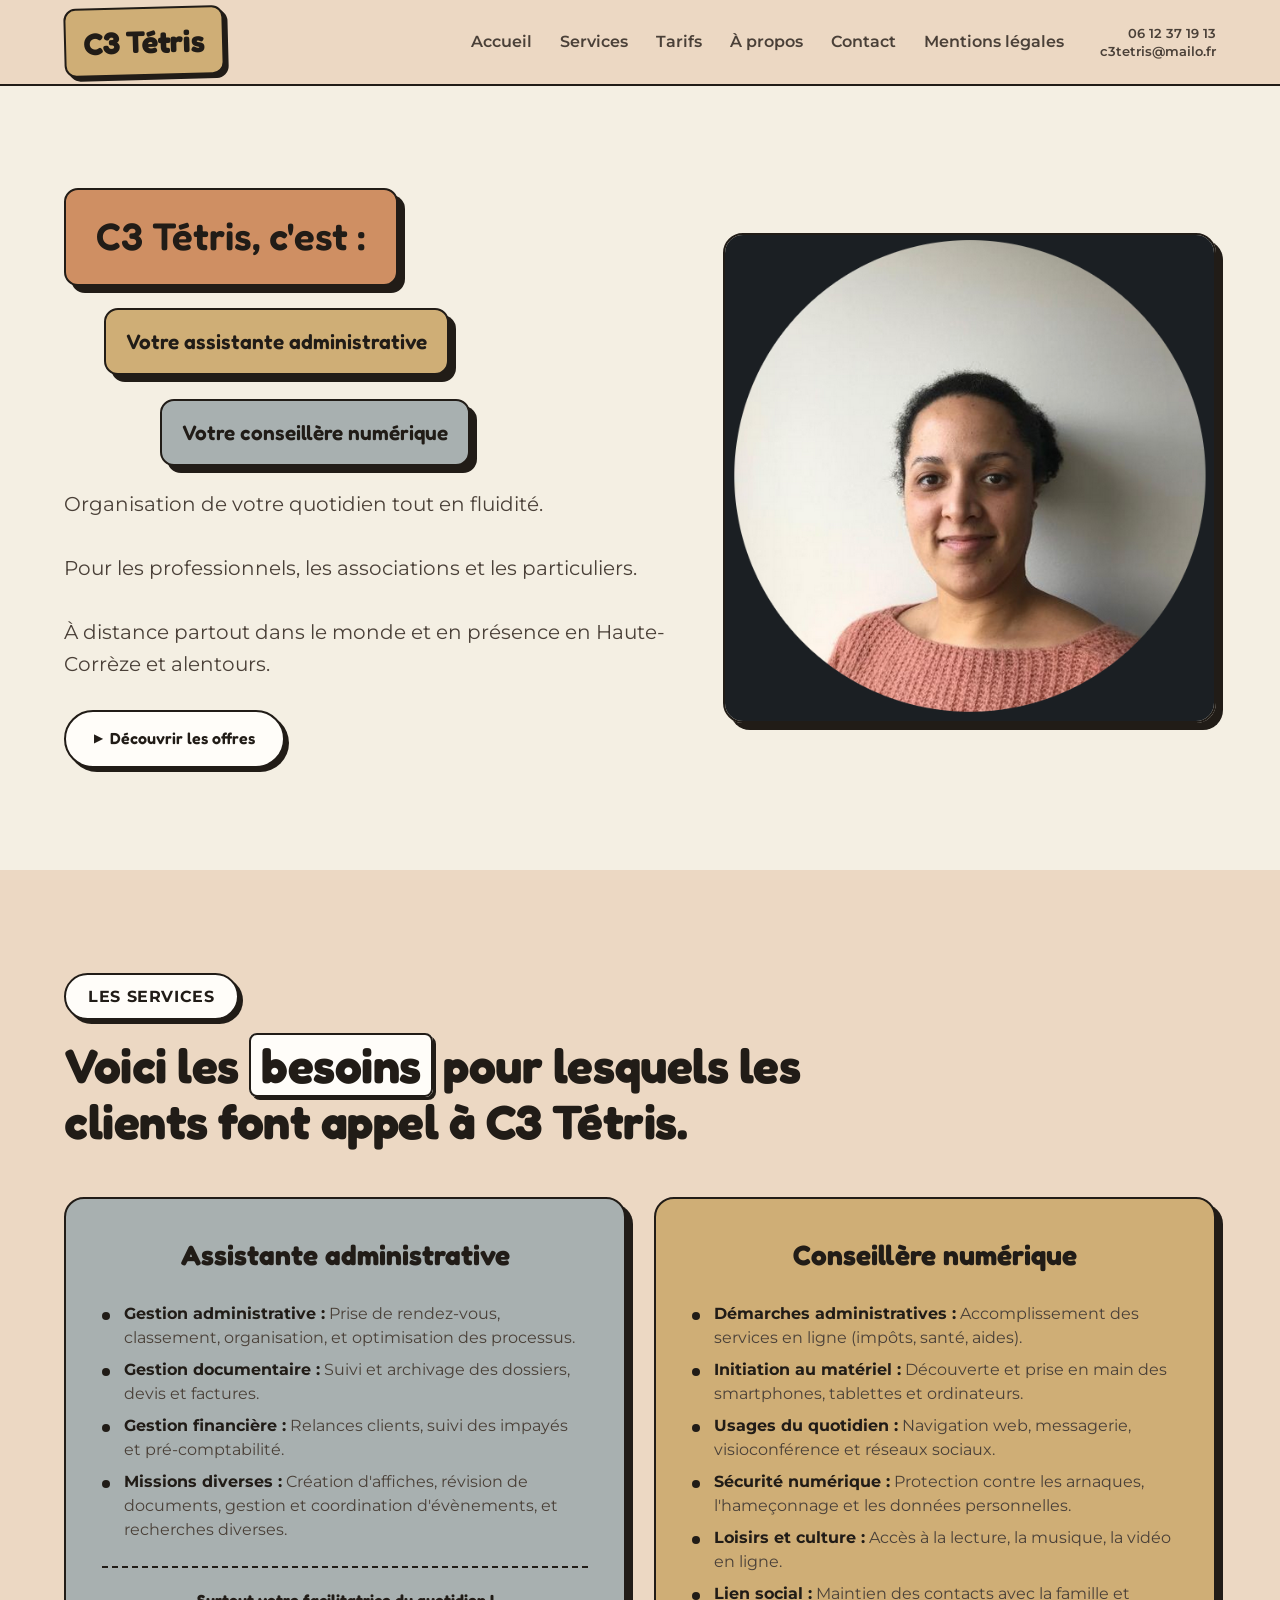
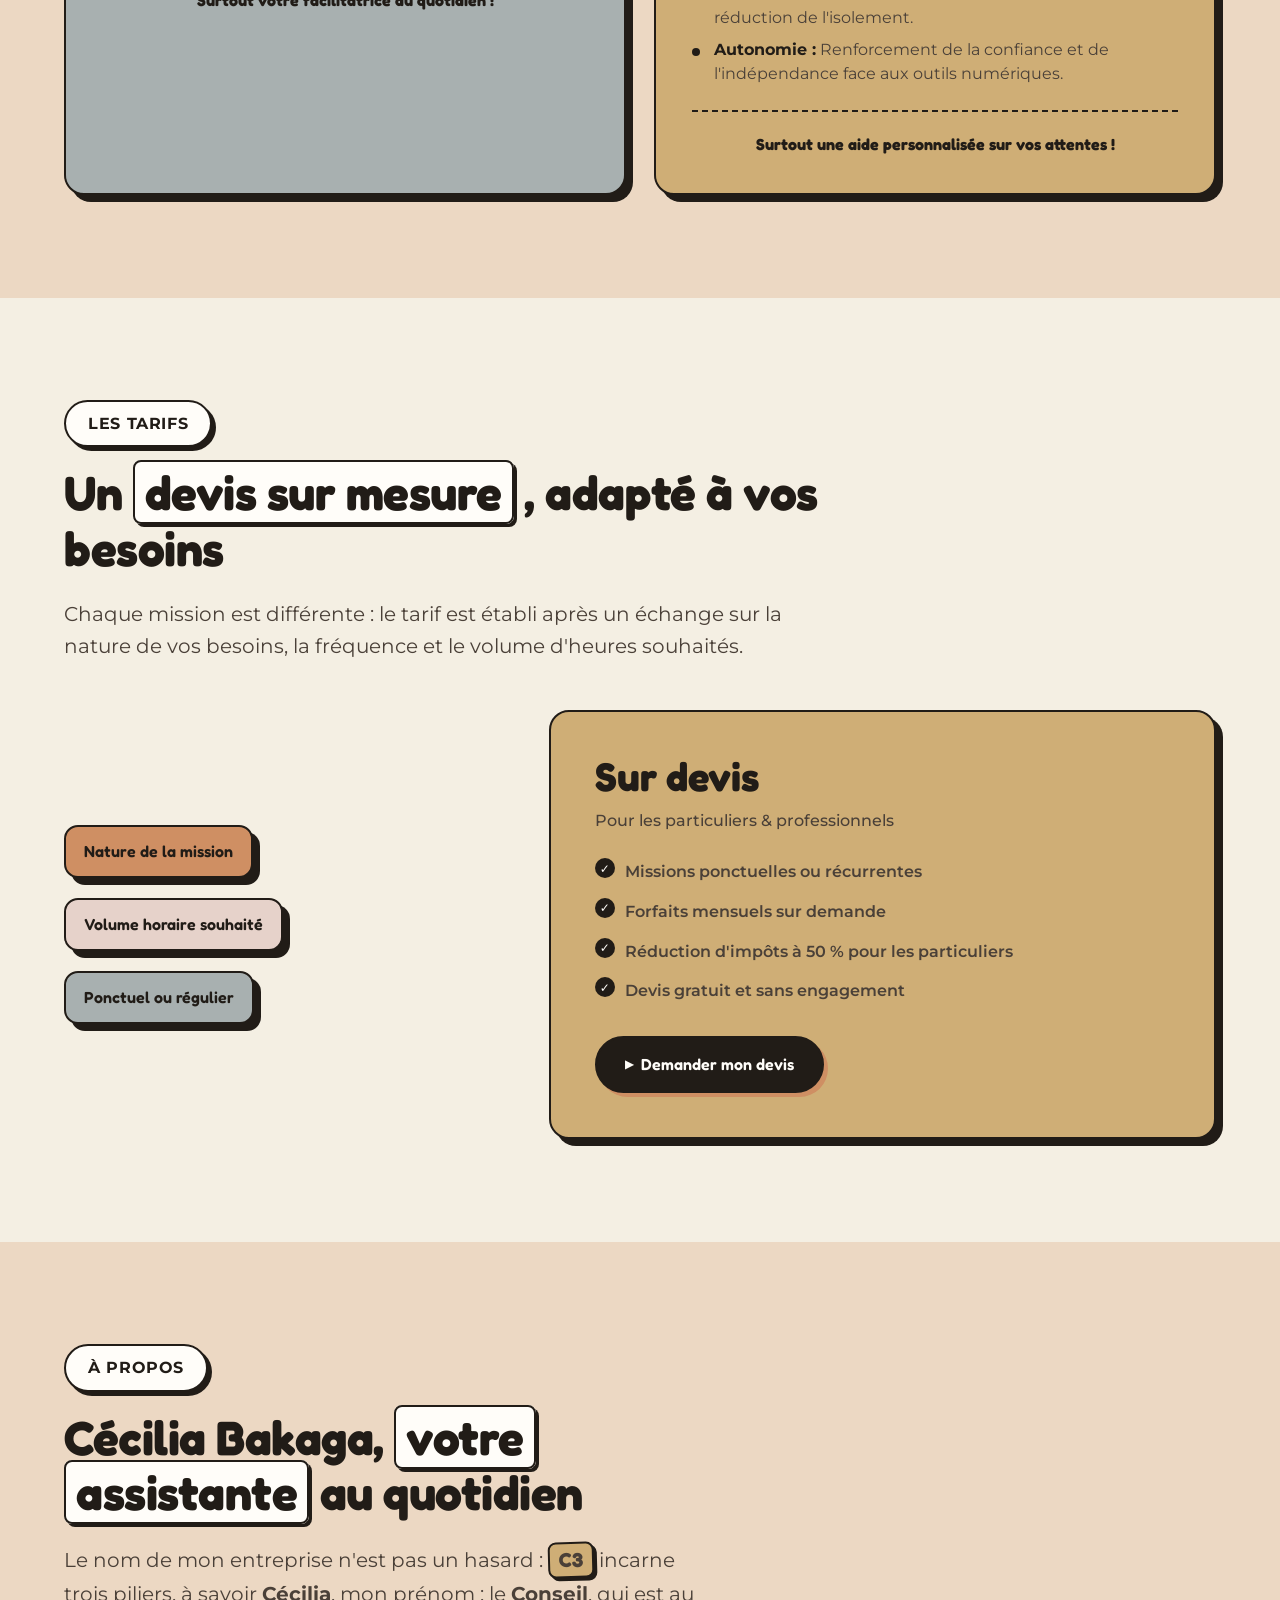
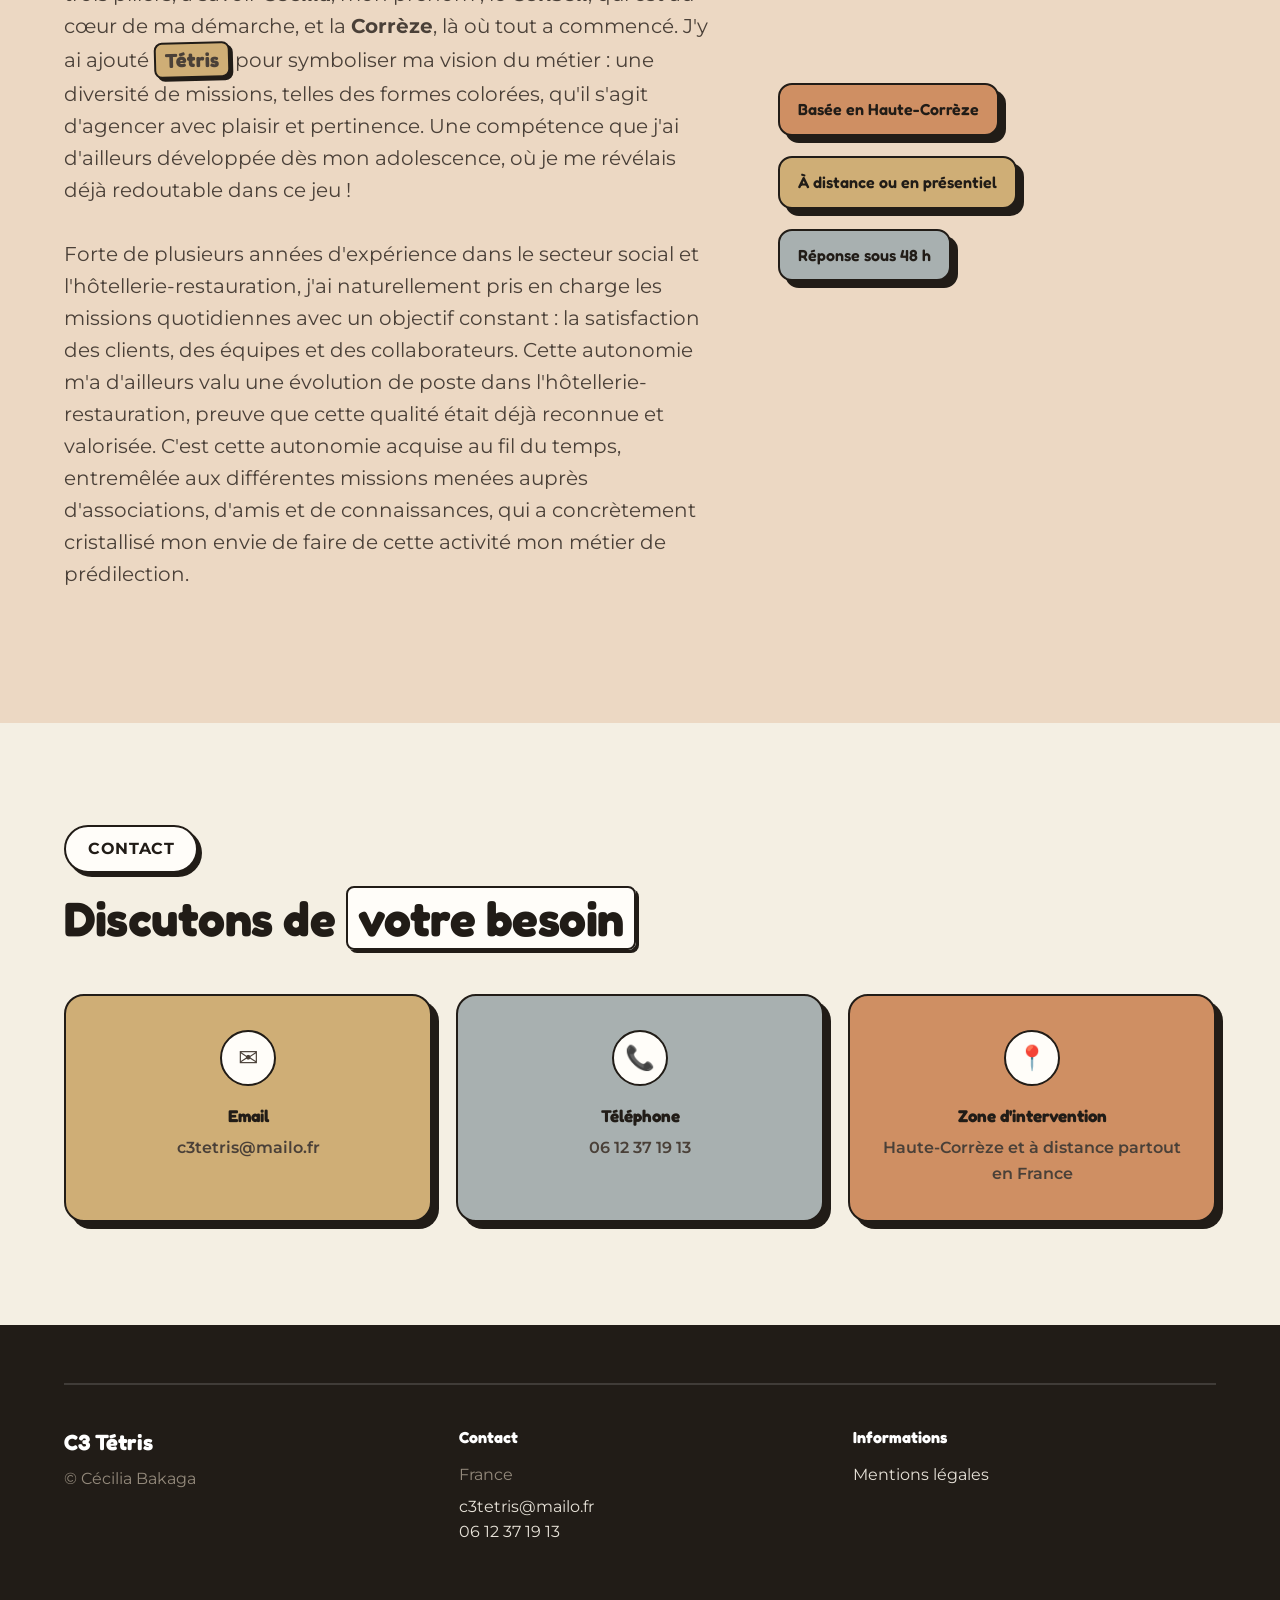
==== index.html @ 946b3e0d "Premier commit depuis ordi cecilia" ====
<!DOCTYPE html>
<html lang="fr">
<head>
  <meta charset="utf-8">
  <meta name="viewport" content="width=device-width, initial-scale=1">
  <title>C3 Tétris — Assistante digitale et numérique</title>
  <meta name="description" content="Votre assistante digitale, et accompagnatrice numérique.">
  <link rel="preconnect" href="https://fonts.googleapis.com">
  <link rel="preconnect" href="https://fonts.gstatic.com" crossorigin>
  <link href="https://fonts.googleapis.com/css2?family=Fredoka:wght@500;600;700&family=Montserrat:ital,wght@0,400;0,500;0,600;0,700&display=swap" rel="stylesheet">
  <link rel="stylesheet" href="styles.css">
</head>
<body>
  <!-- ===== Navbar ===== -->
  <header class="navbar">
    <div class="container navbar-inner">
      <a href="#home" class="brand">C3 Tétris</a>

      <nav class="nav-desktop" aria-label="Navigation principale">
        <ul>
          <li><a href="#home">Accueil</a></li>
          <li><a href="#services">Services</a></li>
          <li><a href="#pricing">Tarifs</a></li>
          <li><a href="#about">À propos</a></li>
          <li><a href="#contact">Contact</a></li>
          <li><a href="mentions-legales.html">Mentions légales</a></li>
        </ul>
        <div class="nav-contact">
          <a href="tel:+33612371913">06 12 37 19 13</a>
          <a href="mailto:c3tetris@mailo.fr">c3tetris@mailo.fr</a>
        </div>
      </nav>

      <button class="nav-toggle" aria-label="Ouvrir le menu" aria-expanded="false" aria-controls="mobile-menu">
        <span></span><span></span><span></span>
      </button>
    </div>

    <nav id="mobile-menu" class="nav-mobile" aria-label="Navigation mobile" hidden>
      <ul>
        <li><a href="#home">Accueil</a></li>
        <li><a href="#services">Services</a></li>
        <li><a href="#pricing">Tarifs</a></li>
        <li><a href="#about">À propos</a></li>
        <li><a href="#contact">Contact</a></li>
        <li><a href="mentions-legales.html">Mentions légales</a></li>
      </ul>
      <div class="nav-contact">
        <a href="tel:+33612371913">06 12 37 19 13</a>
        <a href="mailto:c3tetris@mailo.fr">c3tetris@mailo.fr</a>
      </div>
    </nav>
  </header>

  <main>
    <!-- ===== Hero ===== -->
    <section id="home" class="section section--home hero">
      <div class="container hero-grid">
        <div class="hero-content" data-reveal>
          <span class="role-square role-square--peach hero-kicker">C3 Tétris, c'est :</span>
          <h1 class="hero-roles">
            <span class="role-square role-square--yellow">Votre assistante administrative</span>
            <span class="role-square role-square--mint">Votre conseillère numérique</span>
          </h1>
          <p class="paragraph-large" data-reveal>
            Organisation de votre quotidien tout en fluidité.<br><br>
            Pour les professionnels, les associations et les particuliers.<br><br>
            À distance partout dans le monde et en présence
            en Haute-Corrèze et alentours.
          </p>
          <a class="btn btn--primary" href="#pricing"><span class="btn-icon" aria-hidden="true">▶</span> Découvrir les offres</a>
        </div>

        <div class="hero-media" data-reveal>
          <img class="hero-image"
               src="assets/images/hero.png"
               alt="Assistante C3 Tétris à son bureau, écran affichant des blocs Tétris et classeurs organisés"
               loading="eager" width="1000" height="1000">
        </div>
      </div>
    </section>

    <!-- ===== Services ===== -->
    <section id="services" class="section section--services">
      <div class="container">
        <div class="headline" data-reveal>
          <p class="label">Les services</p>
          <h2 class="display-2">
            Voici les <span class="text-gradient">besoins</span> pour lesquels
            les clients font appel à C3 Tétris.
          </h2>
        </div>

        <div class="cards">
          <!-- Card 1 : administrative -->
          <article class="card card--peach" data-reveal>
            <h3 class="card-title">Assistante administrative</h3>
            <ul class="card-list-detailed">
              <li><strong>Gestion administrative :</strong> Prise de rendez-vous, classement, organisation, et optimisation des processus.</li>
              <li><strong>Gestion documentaire :</strong> Suivi et archivage des dossiers, devis et factures.</li>
              <li><strong>Gestion financière :</strong> Relances clients, suivi des impayés et pré-comptabilité.</li>
              <li><strong>Missions diverses :</strong> Création d'affiches, révision de documents, gestion et coordination d'évènements, et recherches diverses.</li>
            </ul>
            <p class="card-tagline">Surtout votre facilitatrice du quotidien !</p>
          </article>

          <!-- Card 2 : numérique -->
          <article class="card card--lavender" data-reveal>
            <h3 class="card-title">Conseillère numérique</h3>
            <ul class="card-list-detailed">
              <li><strong>Démarches administratives :</strong> Accomplissement des services en ligne (impôts, santé, aides).</li>
              <li><strong>Initiation au matériel :</strong> Découverte et prise en main des smartphones, tablettes et ordinateurs.</li>
              <li><strong>Usages du quotidien :</strong> Navigation web, messagerie, visioconférence et réseaux sociaux.</li>
              <li><strong>Sécurité numérique :</strong> Protection contre les arnaques, l'hameçonnage et les données personnelles.</li>
              <li><strong>Loisirs et culture :</strong> Accès à la lecture, la musique, la vidéo en ligne.</li>
              <li><strong>Lien social :</strong> Maintien des contacts avec la famille et réduction de l'isolement.</li>
              <li><strong>Autonomie :</strong> Renforcement de la confiance et de l'indépendance face aux outils numériques.</li>
            </ul>
            <p class="card-tagline">Surtout une aide personnalisée sur vos attentes !</p>
          </article>
        </div>
      </div>
    </section>

    <!-- ===== Tarifs ===== -->
    <section id="pricing" class="section section--pricing pricing">
      <div class="container">
        <div class="headline" data-reveal>
          <p class="label">Les tarifs</p>
          <h2 class="display-2">Un <span class="text-gradient">devis sur mesure</span> , adapté à vos besoins</h2>
          <p class="paragraph-large">
            Chaque mission est différente : le tarif est établi après un échange
            sur la nature de vos besoins, la fréquence et le volume d'heures souhaités.
          </p>
        </div>

        <div class="quote-grid">
          <div class="quote-factors" data-reveal>
            <span class="role-square role-square--peach">Nature de la mission</span>
            <span class="role-square role-square--lavender">Volume horaire souhaité</span>
            <span class="role-square role-square--mint">Ponctuel ou régulier</span>
          </div>

          <article class="pricing-card pricing-card--feature" data-reveal>
            <h3 class="price">Sur devis</h3>
            <h4>Pour les particuliers &amp; professionnels</h4>
            <ul class="bullet-list">
              <li>Missions ponctuelles ou récurrentes</li>
              <li>Forfaits mensuels sur demande</li>
              <li>Réduction d'impôts à 50 % pour les particuliers</li>
              <li>Devis gratuit et sans engagement</li>
            </ul>
            <a class="btn btn--dark" href="mailto:c3tetris@mailo.fr?subject=Demande%20de%20devis"><span class="btn-icon" aria-hidden="true">▶</span> Demander mon devis</a>
          </article>
        </div>
      </div>
    </section>
    <!-- ===== À propos ===== -->
    <section id="about" class="section section--about about">
      <div class="container about-grid">
        <div class="about-content" data-reveal>
          <p class="label">À propos</p>
          <h2 class="display-2">
            Cécilia Bakaga, <span class="text-gradient">votre assistante</span> au quotidien
          </h2>
          <p class="paragraph-large">
            Le nom de mon entreprise n'est pas un hasard : <span class="name-chip">C3</span> incarne
            trois piliers, à savoir <strong>Cécilia</strong>, mon prénom ; le <strong>Conseil</strong>, qui est au
            cœur de ma démarche, et la <strong>Corrèze</strong>, là où tout a commencé. J'y ai
            ajouté <span class="name-chip">Tétris</span> pour symboliser ma vision du métier : une
            diversité de missions, telles des formes colorées, qu'il s'agit
            d'agencer avec plaisir et pertinence. Une compétence que j'ai
            d'ailleurs développée dès mon adolescence, où je me révélais déjà
            redoutable dans ce jeu !
            <br><br>
            Forte de plusieurs années d'expérience dans le secteur social et
            l'hôtellerie-restauration, j'ai naturellement pris en charge les
            missions quotidiennes avec un objectif constant : la satisfaction
            des clients, des équipes et des collaborateurs. Cette autonomie
            m'a d'ailleurs valu une évolution de poste dans l'hôtellerie-restauration,
            preuve que cette qualité était déjà reconnue et valorisée. C'est cette
            autonomie acquise au fil du temps, entremêlée aux différentes
            missions menées auprès d'associations, d'amis et de connaissances,
            qui a concrètement cristallisé mon envie de faire de cette
            activité mon métier de prédilection.
          </p>
        </div>
        <div class="about-facts" data-reveal>
          <span class="role-square role-square--peach">Basée en Haute-Corrèze</span>
          <span class="role-square role-square--yellow">À distance ou en présentiel</span>
          <span class="role-square role-square--mint">Réponse sous 48 h</span>
        </div>
      </div>
    </section>

    <!-- ===== Contact ===== -->
    <section id="contact" class="section section--contact contact">
      <div class="container">
        <div class="headline" data-reveal>
          <p class="label">Contact</p>
          <h2 class="display-2">Discutons de <span class="text-gradient">votre besoin</span></h2>
        </div>

        <div class="contact-grid">
          <a class="contact-card contact-card--yellow" href="mailto:c3tetris@mailo.fr" data-reveal>
            <span class="contact-icon contact-icon--peach" aria-hidden="true">✉️</span>
            <h3>Email</h3>
            <p>c3tetris@mailo.fr</p>
          </a>
          <a class="contact-card contact-card--mint" href="tel:+33612371913" data-reveal>
            <span class="contact-icon contact-icon--yellow" aria-hidden="true">📞</span>
            <h3>Téléphone</h3>
            <p>06 12 37 19 13</p>
          </a>
          <div class="contact-card contact-card--lavender" data-reveal>
            <span class="contact-icon contact-icon--mint" aria-hidden="true">📍</span>
            <h3>Zone d'intervention</h3>
            <p>Haute-Corrèze et à distance partout en France</p>
          </div>
        </div>
      </div>
    </section>
  </main>

  <!-- ===== Footer ===== -->
  <footer class="footer">
    <div class="container">
      <div class="divider"></div>
      <div class="footer-grid">
        <div>
          <p class="footer-brand">C3 Tétris</p>
          <p class="footer-muted">© Cécilia Bakaga</p>
        </div>
        <div>
          <h4>Contact</h4>
          <p class="footer-muted">France</p>
          <a href="mailto:c3tetris@mailo.fr">c3tetris@mailo.fr</a><br>
          <a href="tel:+33612371913">06 12 37 19 13</a>
        </div>
        <div>
          <h4>Informations</h4>
          <a href="mentions-legales.html">Mentions légales</a>
        </div>
      </div>
    </div>
  </footer>

  <script src="script.js"></script>
</body>
</html>
---- styles.css ----
/* ===== Design tokens — neubrutalist / scrapbook style ===== */
:root {
  --cream: #f4efe3;
  --white: #fffdf9;
  --ink: #211c17;
  --body: #4a4038;
  --secondary: #948a7c;

  /* muted, elegant earth-tone family — matching the business card */
  --peach: #cf8f63;    /* terracotta / rust */
  --mint: #a8b0b0;     /* dusty blue-grey */
  --yellow: #cfae76;   /* warm tan / ochre */
  --pink: #e6d2ca;     /* dusty pink / mauve */

  /* alternating rhythm: cream / terracotta-tint, staying in the same warm family */
  --sec-tint: #ecd8c3;
  --sec-home: var(--cream);
  --sec-services: var(--sec-tint);
  --sec-pricing: var(--cream);
  --sec-about: var(--sec-tint);
  --sec-contact: var(--cream);

  --radius: 20px;
  --radius-sm: 14px;
  --border: 2.5px solid var(--ink);
  --shadow-hard: 7px 7px 0 var(--ink);
  --shadow-hard-sm: 4px 4px 0 var(--ink);
  --maxw: 1200px;
  --nav-h: 84px;
}

/* ===== Reset ===== */
*, *::before, *::after { box-sizing: border-box; }
html { scroll-behavior: smooth; scroll-padding-top: var(--nav-h); }
body {
  margin: 0;
  font-family: Montserrat, system-ui, sans-serif;
  color: var(--body);
  background: var(--cream);
  line-height: 1.6;
  -webkit-font-smoothing: antialiased;
}
img { max-width: 100%; height: auto; display: block; }
a { color: inherit; text-decoration: none; }
ul { margin: 0; padding: 0; list-style: none; }
h1, h2, h3, h4 {
  color: var(--ink); margin: 0;
  font-family: "Fredoka", Montserrat, system-ui, sans-serif;
  font-weight: 700;
}

.container { width: 100%; max-width: var(--maxw); margin-inline: auto; padding-inline: 24px; }

/* ===== Typography ===== */
.display-1 {
  font-size: clamp(2rem, 4vw + 1rem, 54px);
  line-height: 1.12; font-weight: 700;
}
.display-2 {
  font-size: clamp(1.85rem, 3vw + 1rem, 48px);
  line-height: 1.15; font-weight: 700; letter-spacing: -.01em;
}
.paragraph-large {
  font-size: clamp(1.02rem, 1vw + .75rem, 20px);
  line-height: 1.6;
  margin: 22px 0 30px;
}
.label {
  display: inline-block;
  text-transform: uppercase;
  font-size: 16px;
  font-weight: 700;
  letter-spacing: .04em;
  color: var(--ink);
  background: var(--white);
  border: 2.5px solid var(--ink);
  border-radius: 30px;
  padding: 9px 22px;
  box-shadow: 4px 4px 0 var(--ink);
  margin: 0 0 18px;
}
/* highlighter chip instead of gradient text — stays legible on any section color */
.text-gradient {
  background: var(--white);
  border: 2px solid var(--ink);
  padding: 1px 10px;
  border-radius: 8px;
  box-shadow: 3px 3px 0 var(--ink);
  box-decoration-break: clone;
  -webkit-box-decoration-break: clone;
  display: inline;
}

/* ===== Hero role tiles / signature hard-shadow tag ===== */
.hero-roles {
  display: grid;
  grid-template-columns: 1fr;
  gap: 24px;
  margin: 0;
}
.role-square {
  display: block;
  padding: 18px 20px;
  background: var(--white);
  color: var(--ink);
  font-family: "Fredoka", sans-serif;
  font-size: clamp(1rem, 1vw + .7rem, 1.3rem);
  font-weight: 600;
  line-height: 1.3;
  border: var(--border);
  border-radius: var(--radius-sm);
  box-shadow: var(--shadow-hard);
  transition: transform .15s ease, box-shadow .15s ease;
  width: fit-content;
}
.hero-kicker {
  margin-bottom: 22px;
  font-size: clamp(1.6rem, 2.5vw + 1rem, 2.4rem);
  padding: 22px 30px;
}
.role-square:hover { transform: translate(3px, 3px); box-shadow: 4px 4px 0 var(--ink); }
.hero-roles .role-square:nth-child(1) { margin-left: 40px; }
.hero-roles .role-square:nth-child(2) { margin-left: 96px; }
.role-square--peach    { background: var(--peach); }
.role-square--yellow   { background: var(--yellow); }
.role-square--lavender { background: var(--pink); }
.role-square--mint     { background: var(--mint); }
.role-square--pink     { background: var(--pink); }

/* ===== Sections — one vivid color each, same coherent family ===== */
.section { padding-block: clamp(56px, 8vw, 110px); }
.section--home     { background: var(--sec-home); }
.section--about     { background: var(--sec-about); }
.section--services  { background: var(--sec-services); }
.section--pricing   { background: var(--sec-pricing); }
.section--contact   { background: var(--sec-contact); }

/* ===== Navbar ===== */
.navbar {
  position: sticky; top: 0; z-index: 100;
  background: var(--sec-tint);
  border-bottom: var(--border);
}
.navbar-inner {
  display: flex; align-items: center; justify-content: space-between;
  height: var(--nav-h);
}
.brand {
  display: inline-flex; align-items: center;
  font-family: "Fredoka", sans-serif;
  font-weight: 700; font-size: clamp(24px, 2.4vw, 32px); color: var(--ink); letter-spacing: -.01em;
  background: var(--yellow);
  border: var(--border);
  border-radius: 12px;
  padding: 8px 18px;
  box-shadow: var(--shadow-hard-sm);
  transform: rotate(-1.5deg);
  transition: transform .15s ease, box-shadow .15s ease;
}
.brand:hover { transform: rotate(0deg) translate(2px, 2px); box-shadow: 2px 2px 0 var(--ink); }

/* same nameplate treatment as the navbar brand, sized for inline text */
.name-chip {
  display: inline-block;
  font-family: "Fredoka", sans-serif;
  font-weight: 700;
  background: var(--yellow);
  border: 2px solid var(--ink);
  border-radius: 8px;
  padding: 0 9px;
  box-shadow: 3px 3px 0 var(--ink);
  transform: rotate(-1.5deg);
}
.nav-desktop { display: flex; align-items: center; gap: 36px; }
.nav-desktop ul { display: flex; gap: 28px; }
.nav-desktop a { font-weight: 600; transition: color .2s; }
.nav-desktop a:hover { color: var(--peach); }
.nav-contact { display: flex; flex-direction: column; font-size: 13px; line-height: 1.4; text-align: right; font-weight: 600; }
.nav-contact a:hover { color: var(--peach); }

.nav-toggle {
  display: none; flex-direction: column; gap: 5px;
  background: none; border: 0; cursor: pointer; padding: 8px;
}
.nav-toggle span { width: 26px; height: 3px; border-radius: 2px; background: var(--ink); transition: .3s; }
.nav-toggle[aria-expanded="true"] span:nth-child(1) { transform: translateY(8px) rotate(45deg); }
.nav-toggle[aria-expanded="true"] span:nth-child(2) { opacity: 0; }
.nav-toggle[aria-expanded="true"] span:nth-child(3) { transform: translateY(-8px) rotate(-45deg); }

.nav-mobile { border-top: var(--border); background: var(--sec-tint); padding: 20px 24px; }
.nav-mobile ul { display: flex; flex-direction: column; gap: 4px; }
.nav-mobile a { display: block; padding: 12px 0; font-weight: 600; font-size: 18px; }
.nav-mobile .nav-contact { text-align: left; margin-top: 16px; font-size: 15px; }

/* ===== Hero ===== */
.hero-grid {
  display: grid; grid-template-columns: 1.1fr .9fr;
  gap: 56px; align-items: center;
}
.hero-image { border-radius: var(--radius); border: var(--border); box-shadow: var(--shadow-hard); width: 100%; }

/* ===== Buttons ===== */
.btn {
  display: inline-flex; align-items: center; gap: 8px;
  font-family: "Fredoka", sans-serif;
  font-weight: 600; font-size: 16px;
  padding: 14px 28px; border-radius: 40px;
  border: var(--border);
  transition: transform .15s ease, box-shadow .15s ease;
}
.btn-icon { font-size: 11px; }
.btn--primary { background: var(--white); color: var(--ink); box-shadow: var(--shadow-hard-sm); }
.btn--dark    { background: var(--ink); color: var(--white); box-shadow: 4px 4px 0 var(--peach); }
.btn--light   { background: var(--white); color: var(--ink); box-shadow: var(--shadow-hard-sm); }
.btn:hover { transform: translate(3px, 3px); box-shadow: 1px 1px 0 var(--ink); }
.btn--dark:hover { box-shadow: 1px 1px 0 var(--peach); }

/* ===== Headline ===== */
.headline { max-width: 760px; margin-bottom: 48px; }
.headline .paragraph-large { margin-bottom: 0; }

/* ===== Service cards ===== */
.cards { display: grid; grid-template-columns: 1fr 1fr; gap: 28px; }
.card {
  background: var(--white); border-radius: var(--radius);
  box-shadow: var(--shadow-hard); border: var(--border);
  padding: 34px 36px 36px;
}
.card--peach, .card--lavender { }
.card--peach    { background: var(--mint); }
.card--lavender { background: var(--yellow); }
.card-icon { display: flex; justify-content: center; margin-bottom: 8px; }
.card-icon img { height: 64px; width: auto; }
.card-title { font-size: 28px; text-align: center; margin: 0 0 24px; }
.card ul li { position: relative; padding-left: 22px; margin-bottom: 8px; }
.card ul li::before {
  content: ""; position: absolute; left: 0; top: 10px;
  width: 8px; height: 8px; border-radius: 50%; background: var(--ink);
}
.card strong { color: var(--ink); display: block; margin-bottom: 10px; }
.card-list-detailed li { line-height: 1.5; margin-bottom: 12px; }
.card-list-detailed strong { display: inline; margin: 0; }
.card-tagline {
  text-align: center; font-weight: 700; color: var(--ink);
  font-family: "Fredoka", sans-serif;
  margin: 24px 0 0; padding-top: 20px; border-top: 2px dashed var(--ink);
}

/* ===== À propos ===== */
.about-grid {
  display: grid; grid-template-columns: 1.2fr .8fr;
  gap: 56px; align-items: center;
}
.about-facts { display: flex; flex-direction: column; gap: 20px; align-items: flex-start; }
.about-facts .role-square { font-size: 1rem; padding: 14px 18px; }

/* ===== Tarifs / devis sur mesure ===== */
.quote-grid {
  display: grid; grid-template-columns: .8fr 1.2fr;
  gap: 40px; align-items: center;
}
.quote-factors { display: flex; flex-direction: column; gap: 20px; align-items: flex-start; }
.quote-factors .role-square { font-size: 1rem; padding: 14px 18px; }
.pricing-card {
  background: var(--white); border-radius: var(--radius);
  box-shadow: var(--shadow-hard); border: var(--border);
  padding: 44px;
}
.pricing-card--feature { background: var(--yellow); }
.price { font-family: "Fredoka", sans-serif; font-size: clamp(2rem, 3.5vw, 40px); font-weight: 700; line-height: 1; margin-bottom: 12px; }
.price span { font-size: .45em; font-weight: 500; color: var(--secondary); }
.pricing-card h4 { font-weight: 500; font-family: Montserrat, sans-serif; color: var(--body); margin-bottom: 26px; }
.bullet-list { margin-bottom: 32px; }
.bullet-list li { position: relative; padding-left: 30px; margin-bottom: 14px; font-weight: 600; }
.bullet-list li::before {
  content: "✓"; position: absolute; left: 0; top: -1px;
  width: 20px; height: 20px; display: flex; align-items: center; justify-content: center;
  background: var(--ink); color: var(--white); font-size: 12px; font-weight: 700;
  border-radius: 50%;
}

/* ===== Contact ===== */
.contact-grid { display: grid; grid-template-columns: repeat(3, 1fr); gap: 24px; }
.contact-card {
  display: block; background: var(--white); border-radius: var(--radius);
  box-shadow: var(--shadow-hard); border: var(--border);
  padding: 34px 26px; text-align: center;
  transition: transform .15s ease, box-shadow .15s ease;
}
.contact-card:hover { transform: translate(3px, 3px); box-shadow: var(--shadow-hard-sm); }
.contact-icon {
  display: inline-flex; align-items: center; justify-content: center;
  width: 56px; height: 56px; border-radius: 50%; border: var(--border);
  font-size: 24px; margin-bottom: 16px;
}
.contact-card--yellow   { background: var(--yellow); }
.contact-card--mint     { background: var(--mint); }
.contact-card--lavender { background: var(--peach); }
.contact-icon--peach, .contact-icon--yellow, .contact-icon--mint { background: var(--white); }
.contact-card h3 { font-size: 17px; margin-bottom: 6px; }
.contact-card p { margin: 0; color: var(--body); font-weight: 600; }

/* ===== Footer ===== */
.footer { background: var(--ink); color: #e7e2d8; padding-block: 56px; border-top: var(--border); }
.footer .divider { height: 2px; background: rgba(255,255,255,.14); margin-bottom: 40px; }
.footer-grid { display: grid; grid-template-columns: 1fr 1fr 1fr; gap: 32px; }
.footer h4 { color: #fff; margin-bottom: 12px; font-family: "Fredoka", sans-serif; }
.footer-brand { color: #fff; font-family: "Fredoka", sans-serif; font-weight: 700; font-size: 22px; margin: 0 0 6px; }
.footer-muted { color: var(--secondary); margin: 0 0 6px; }
.footer a:hover { color: var(--peach); }

/* ===== Mentions légales ===== */
.legal-card { max-width: 820px; margin: 0 auto 28px; }
.legal-card--terra { background: var(--peach); }
.legal-card--pink  { background: var(--pink); }
.legal-card--blue  { background: var(--mint); }
.legal-card-title { text-align: left; margin: 0 0 16px; font-size: 24px; }
.legal-list li { margin-bottom: 10px; line-height: 1.5; }
.legal-list li strong { display: inline; margin-right: 4px; }
.legal-note {
  margin-top: 18px; padding-top: 16px;
  border-top: 2px dashed var(--ink);
  font-size: 15px; color: var(--body);
}
.legal-card h4 { font-family: "Fredoka", sans-serif; font-weight: 600; font-size: 19px; margin: 22px 0 8px; color: var(--ink); }
.legal-card h4:first-of-type { margin-top: 0; }
.legal-card p { margin: 0 0 14px; line-height: 1.65; }
.legal-card p:last-child { margin-bottom: 0; }
.legal-card a { text-decoration: underline; }

/* ===== Scroll reveal ===== */
[data-reveal] { opacity: 0; transform: translateY(24px); transition: opacity .7s ease, transform .7s ease; }
[data-reveal].is-visible { opacity: 1; transform: none; }

/* ===== Responsive ===== */
@media (max-width: 900px) {
  .nav-desktop { display: none; }
  .nav-toggle { display: flex; }
  .hero-grid { grid-template-columns: 1fr; gap: 36px; }
  .hero-media { order: -1; }
  .cards { grid-template-columns: 1fr; }
  .footer-grid { grid-template-columns: 1fr; }
  .about-grid { grid-template-columns: 1fr; gap: 32px; }
  .contact-grid { grid-template-columns: 1fr; }
  .quote-grid { grid-template-columns: 1fr; }
  .quote-factors { flex-direction: row; flex-wrap: wrap; }
  .hero-roles .role-square:nth-child(1) { margin-left: 14px; }
  .hero-roles .role-square:nth-child(2) { margin-left: 32px; }
}

@media (prefers-reduced-motion: reduce) {
  html { scroll-behavior: auto; }
  [data-reveal] { transition: none; opacity: 1; transform: none; }
  .role-square, .btn, .contact-card { transition: none; }
}
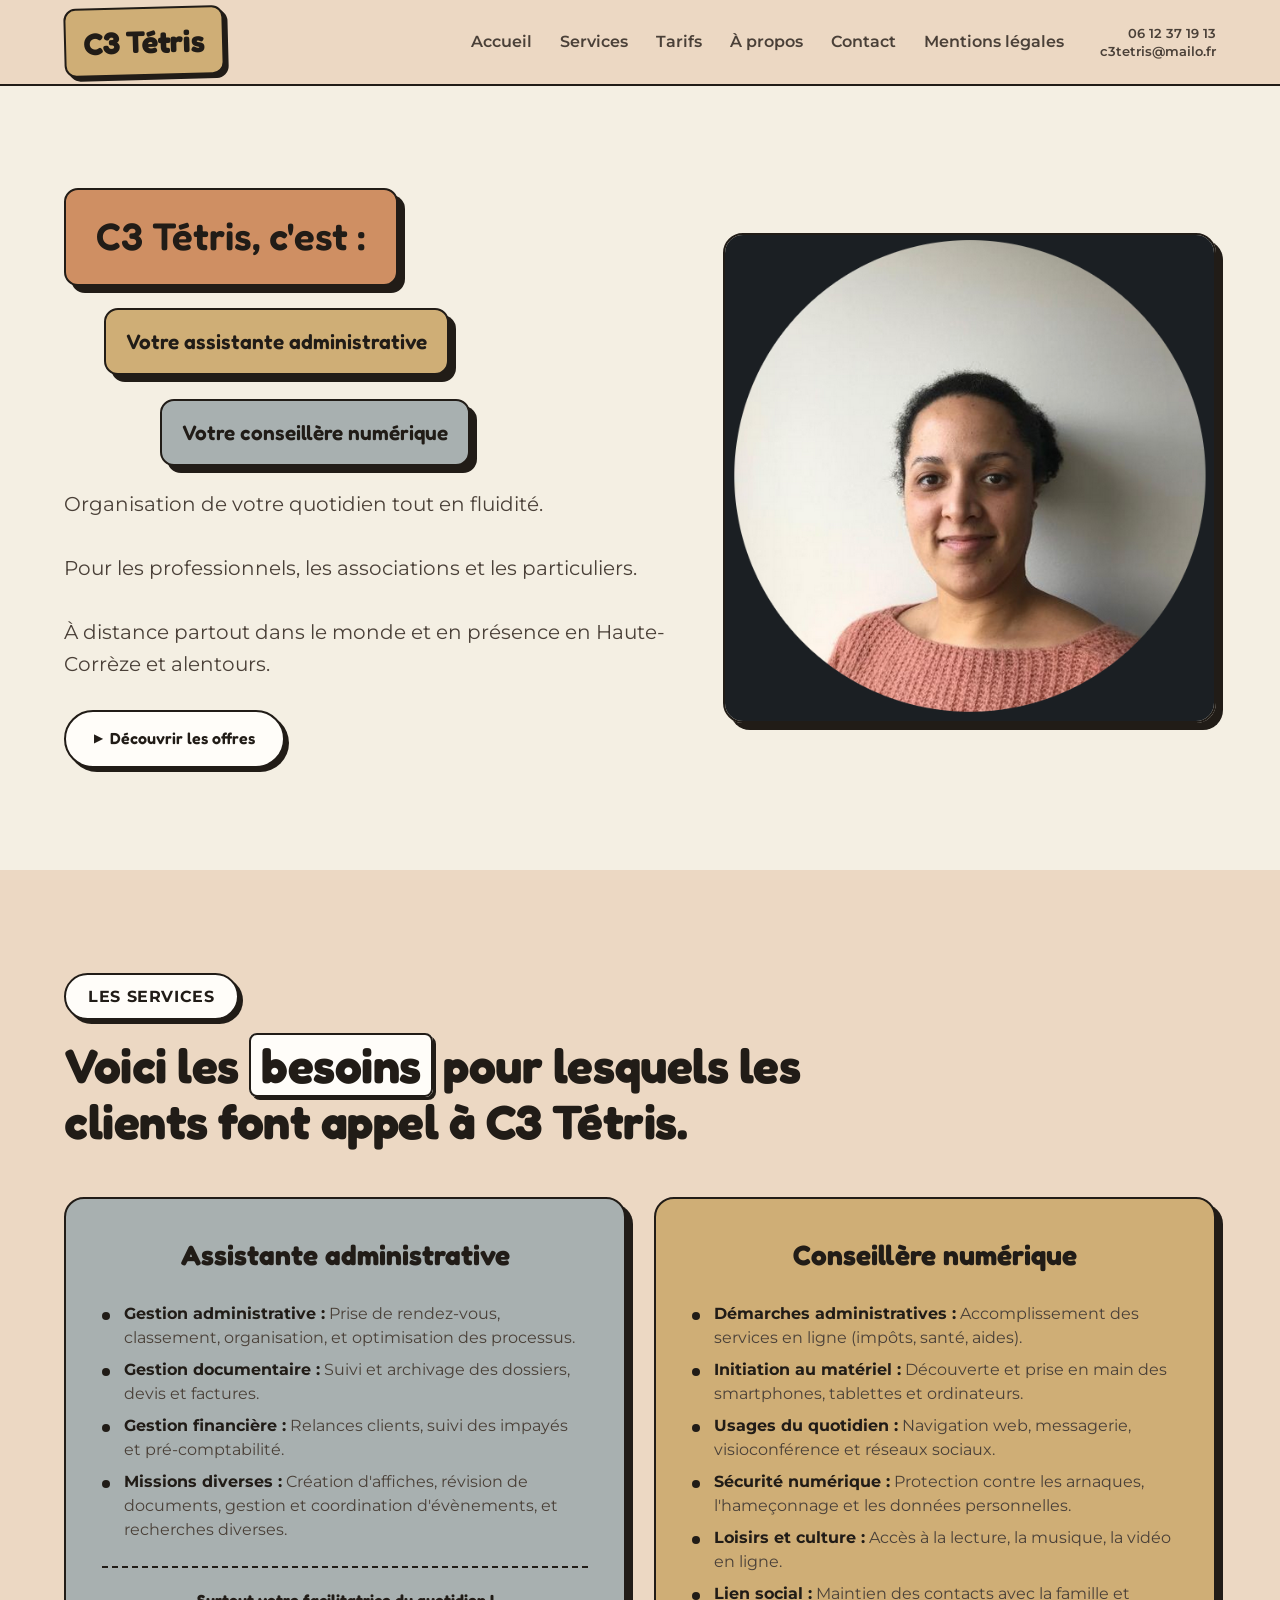
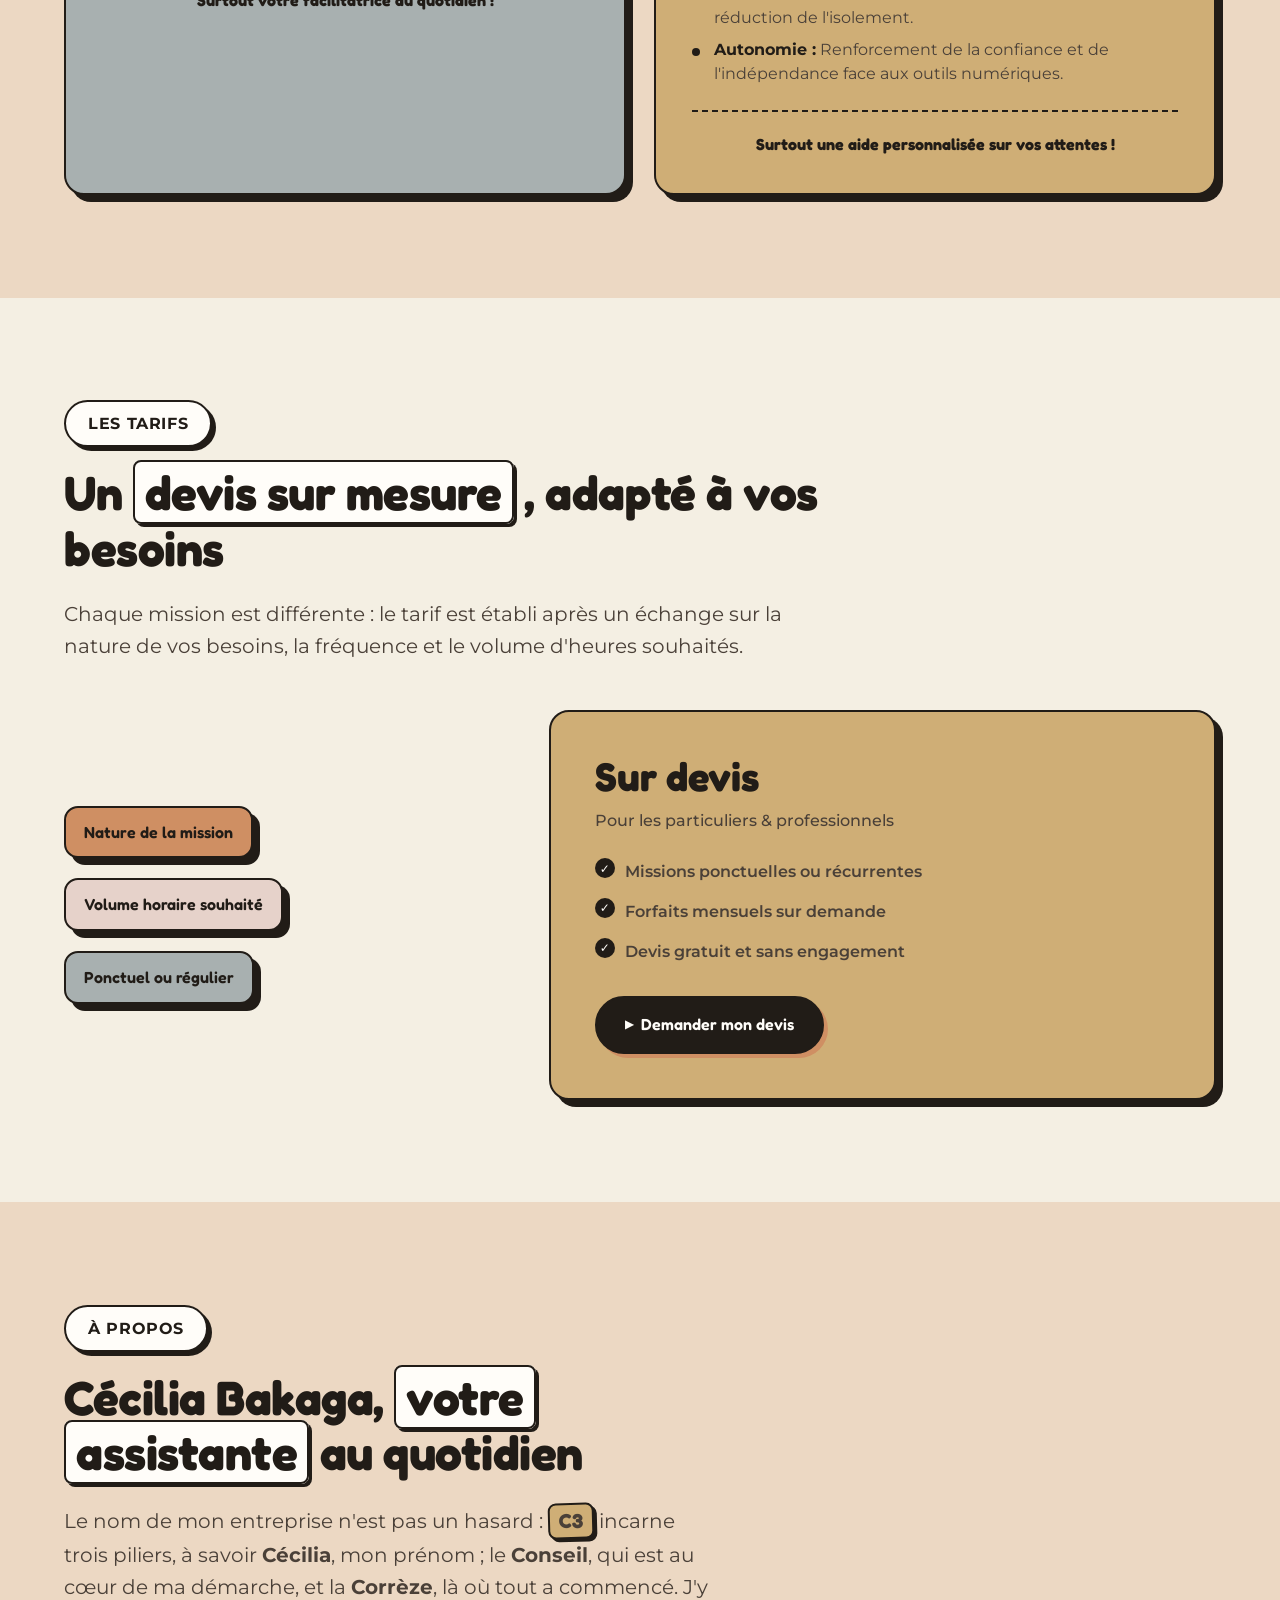
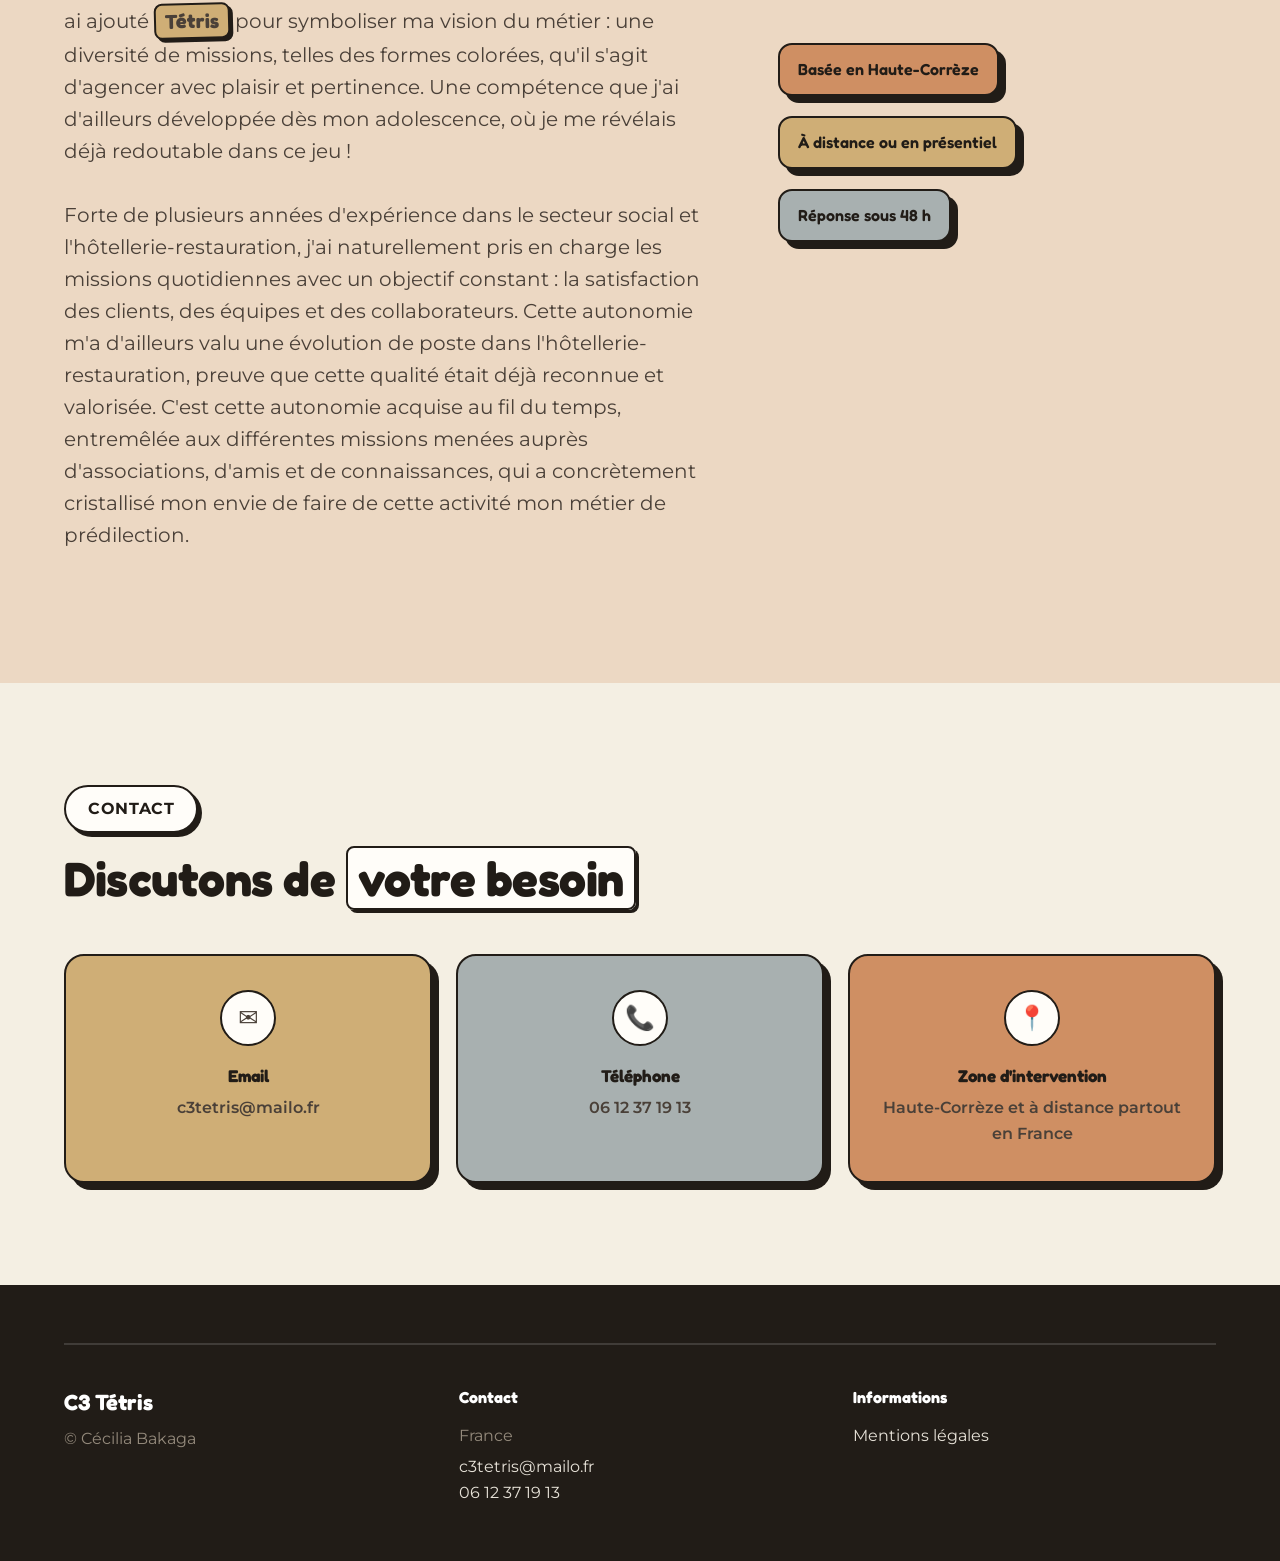
==== commit 18f9ad54: "Suppression de la mention de réduction d'impôts à 50 %" ====
--- a/index.html
+++ b/index.html
@@ -147,7 +147,6 @@
             <ul class="bullet-list">
               <li>Missions ponctuelles ou récurrentes</li>
               <li>Forfaits mensuels sur demande</li>
-              <li>Réduction d'impôts à 50 % pour les particuliers</li>
               <li>Devis gratuit et sans engagement</li>
             </ul>
             <a class="btn btn--dark" href="mailto:c3tetris@mailo.fr?subject=Demande%20de%20devis"><span class="btn-icon" aria-hidden="true">▶</span> Demander mon devis</a>
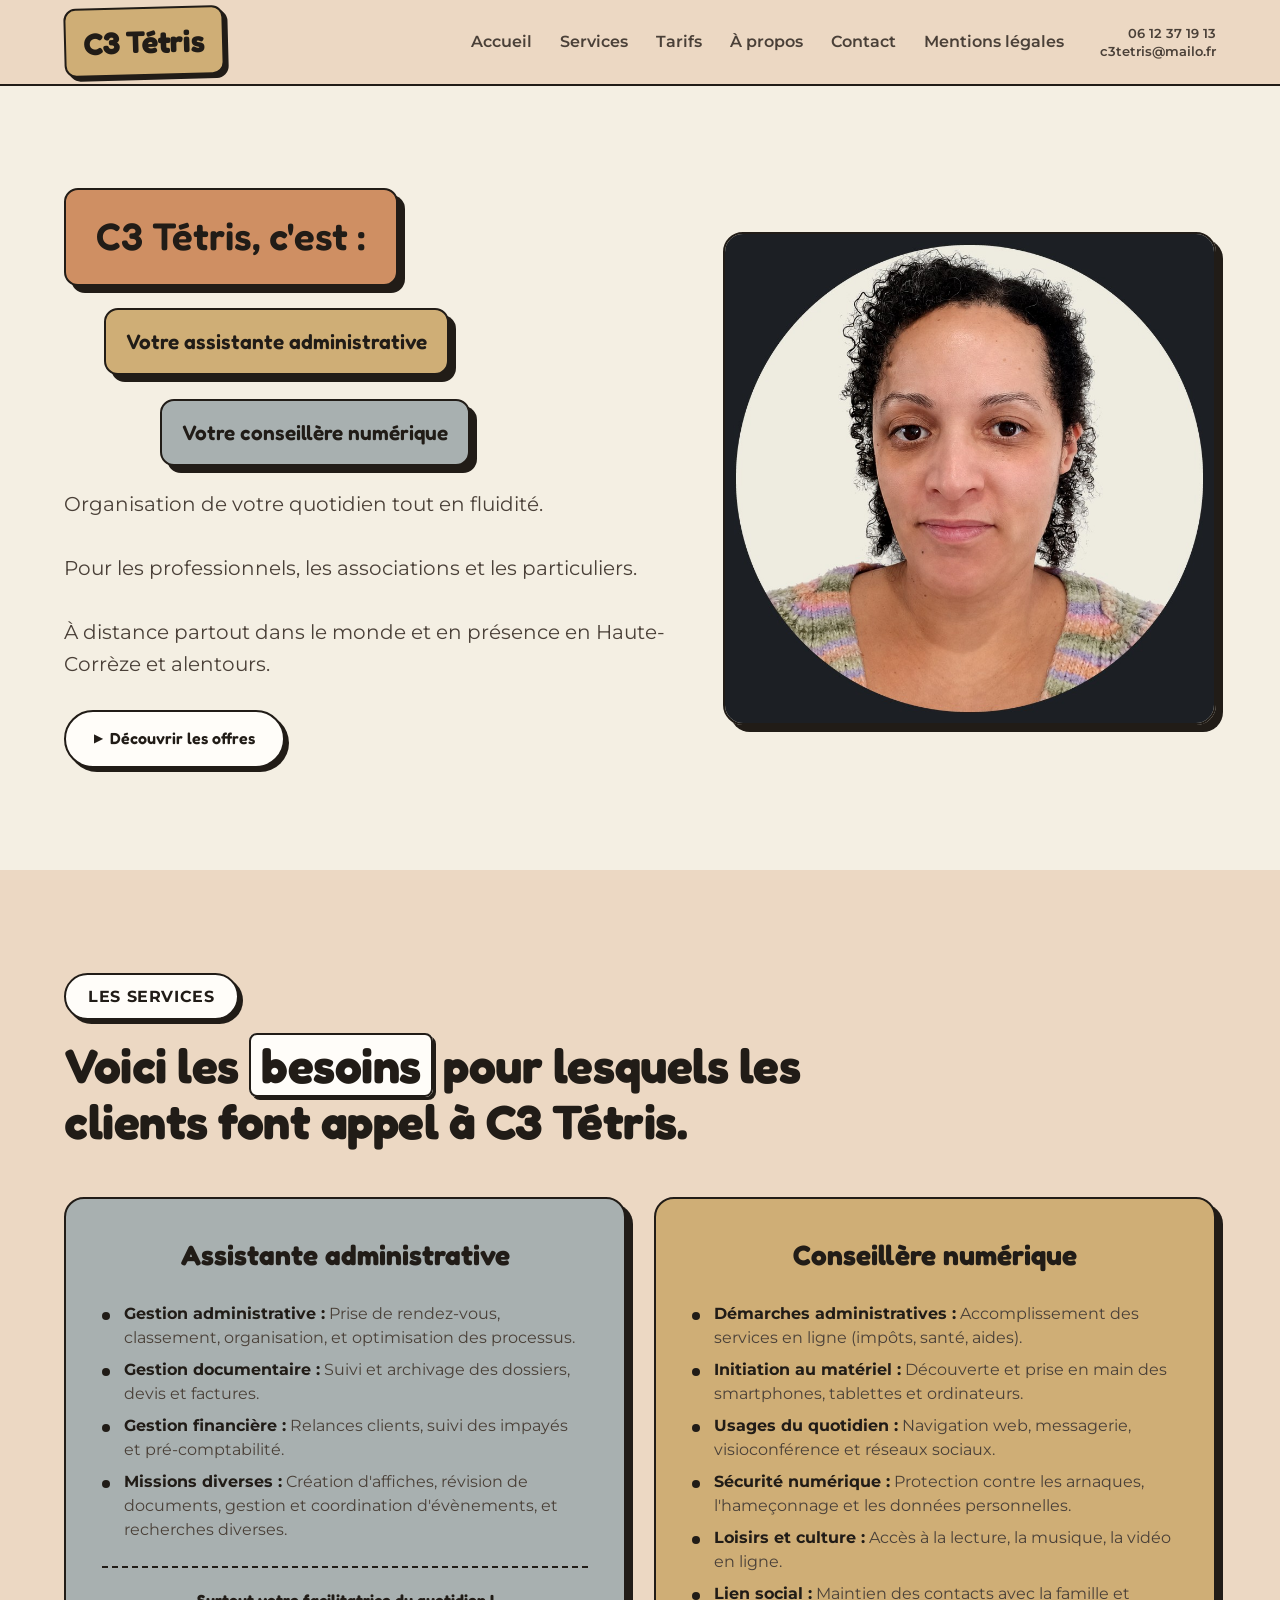
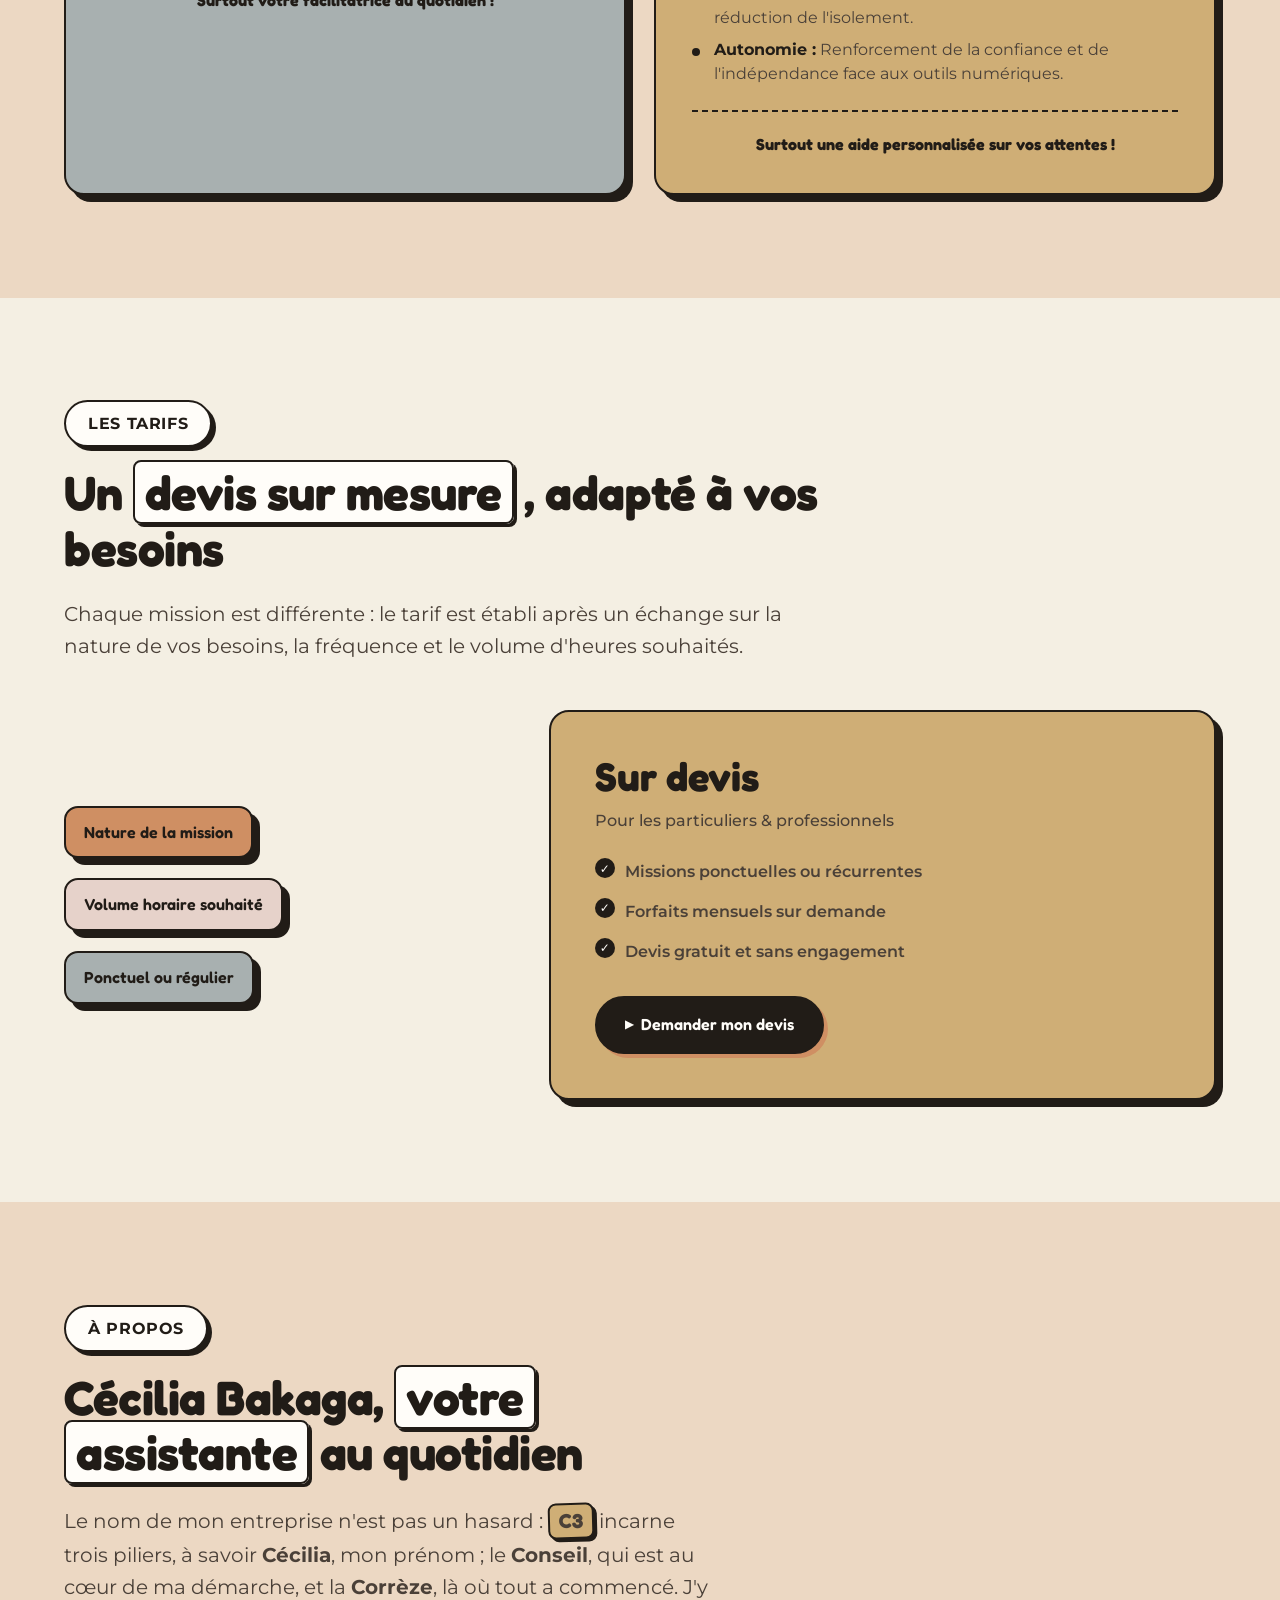
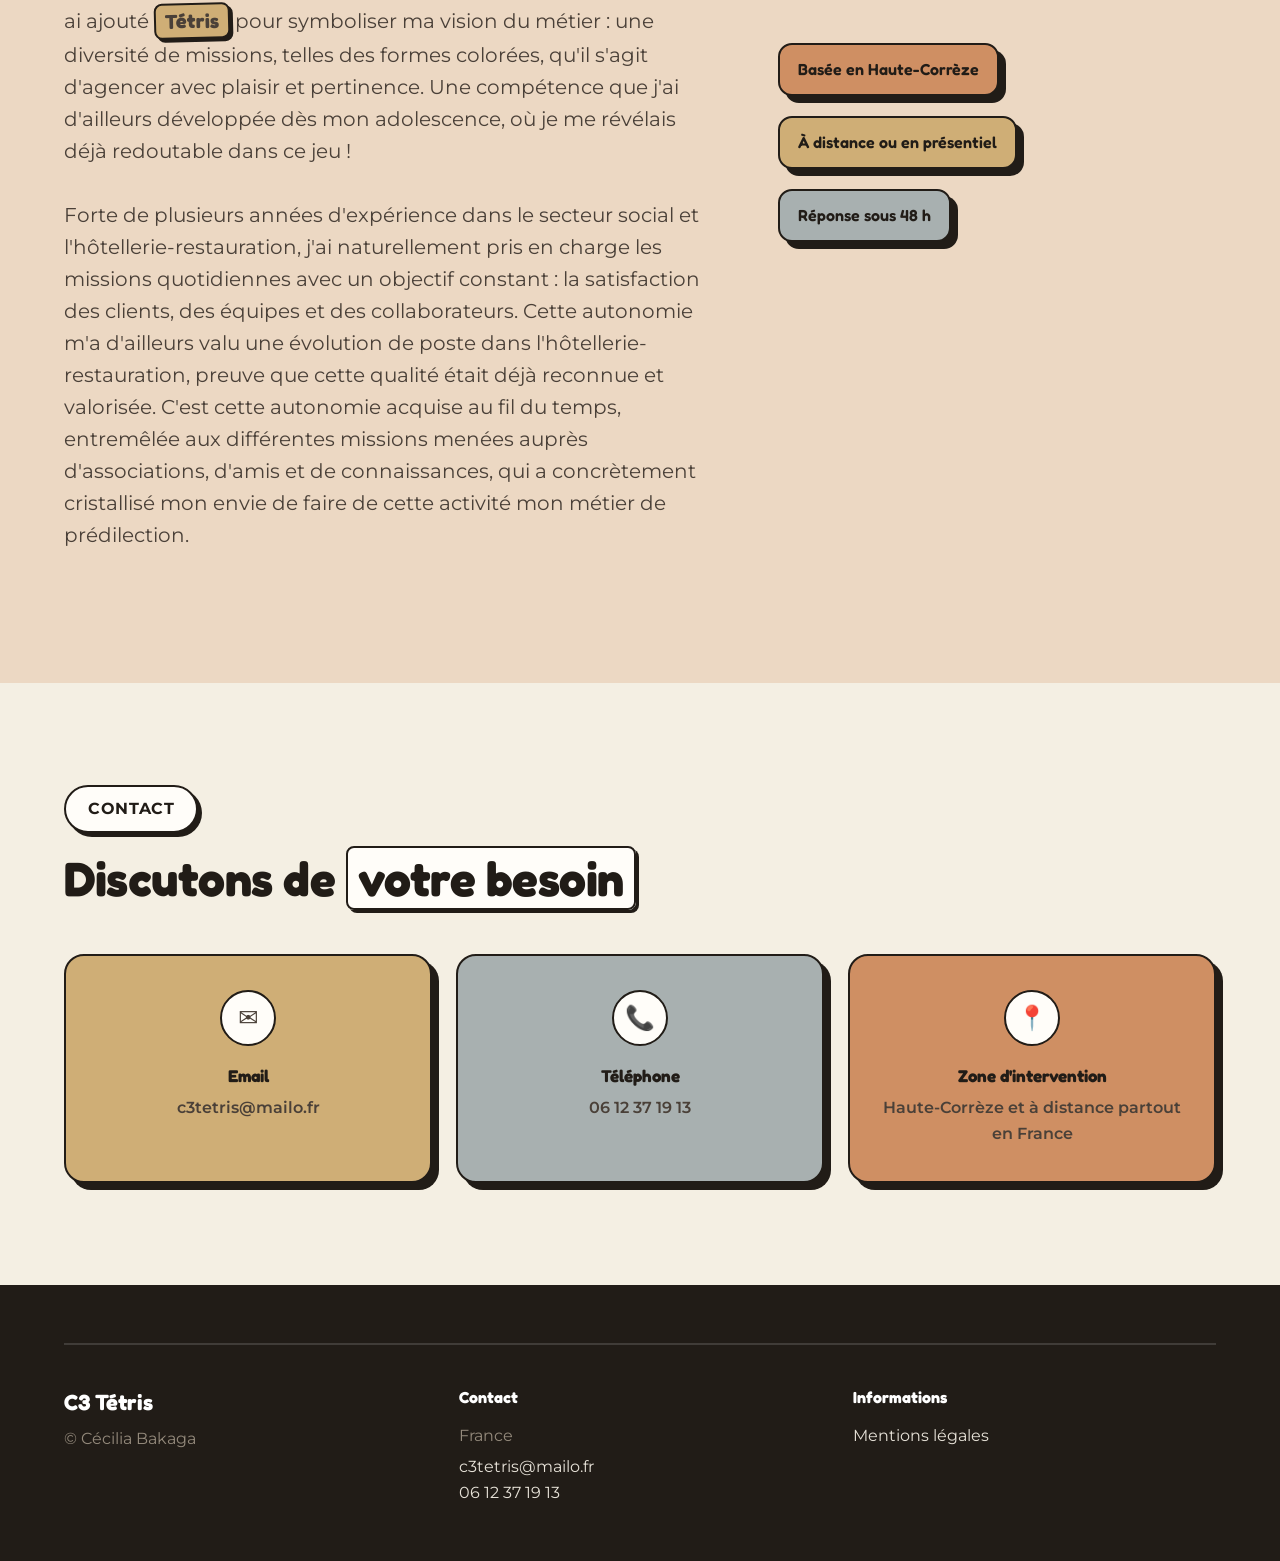
==== commit fba0c9b8: "Update hero image source and dimensions in HTML" ====
--- a/index.html
+++ b/index.html
@@ -73,9 +73,9 @@
 
         <div class="hero-media" data-reveal>
           <img class="hero-image"
-               src="assets/images/hero.png"
+               src="assets/images/portrait.jpg"
                alt="Assistante C3 Tétris à son bureau, écran affichant des blocs Tétris et classeurs organisés"
-               loading="eager" width="1000" height="1000">
+               loading="eager" width="900" height="900">
         </div>
       </div>
     </section>
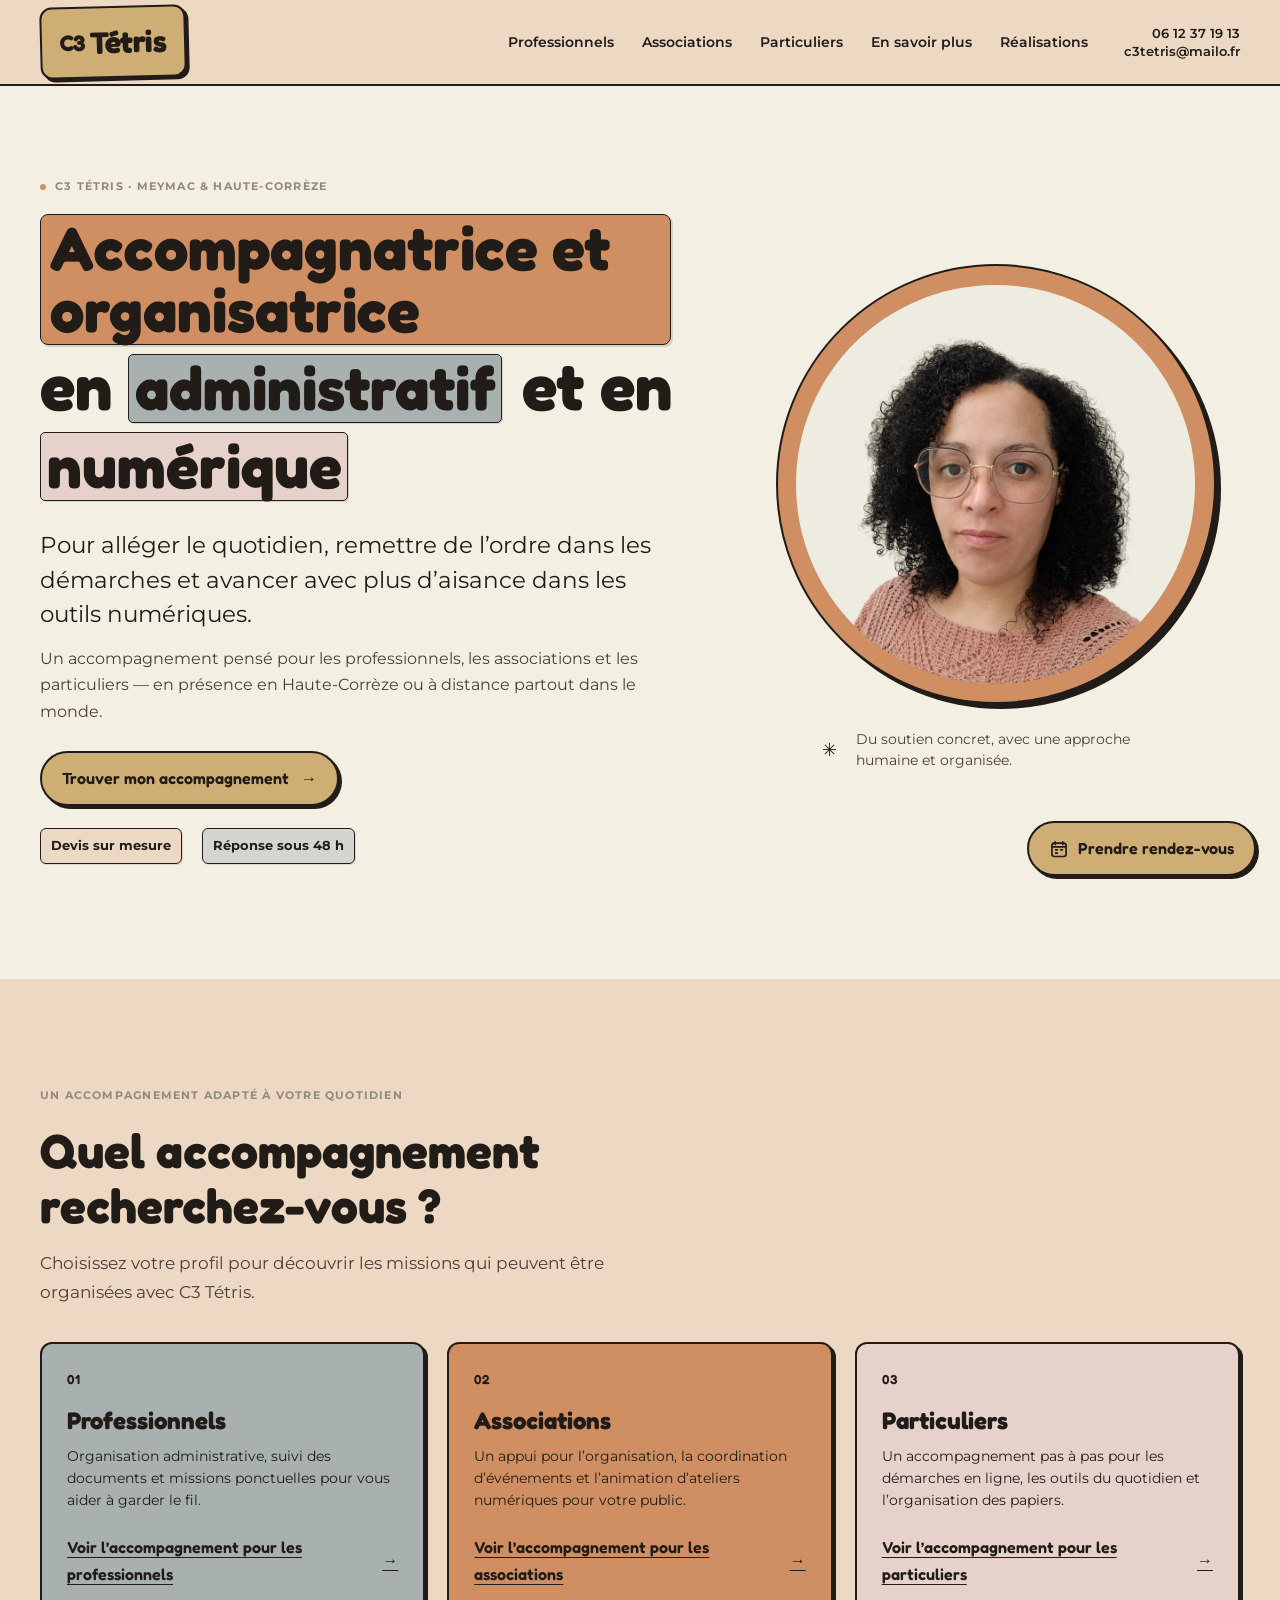
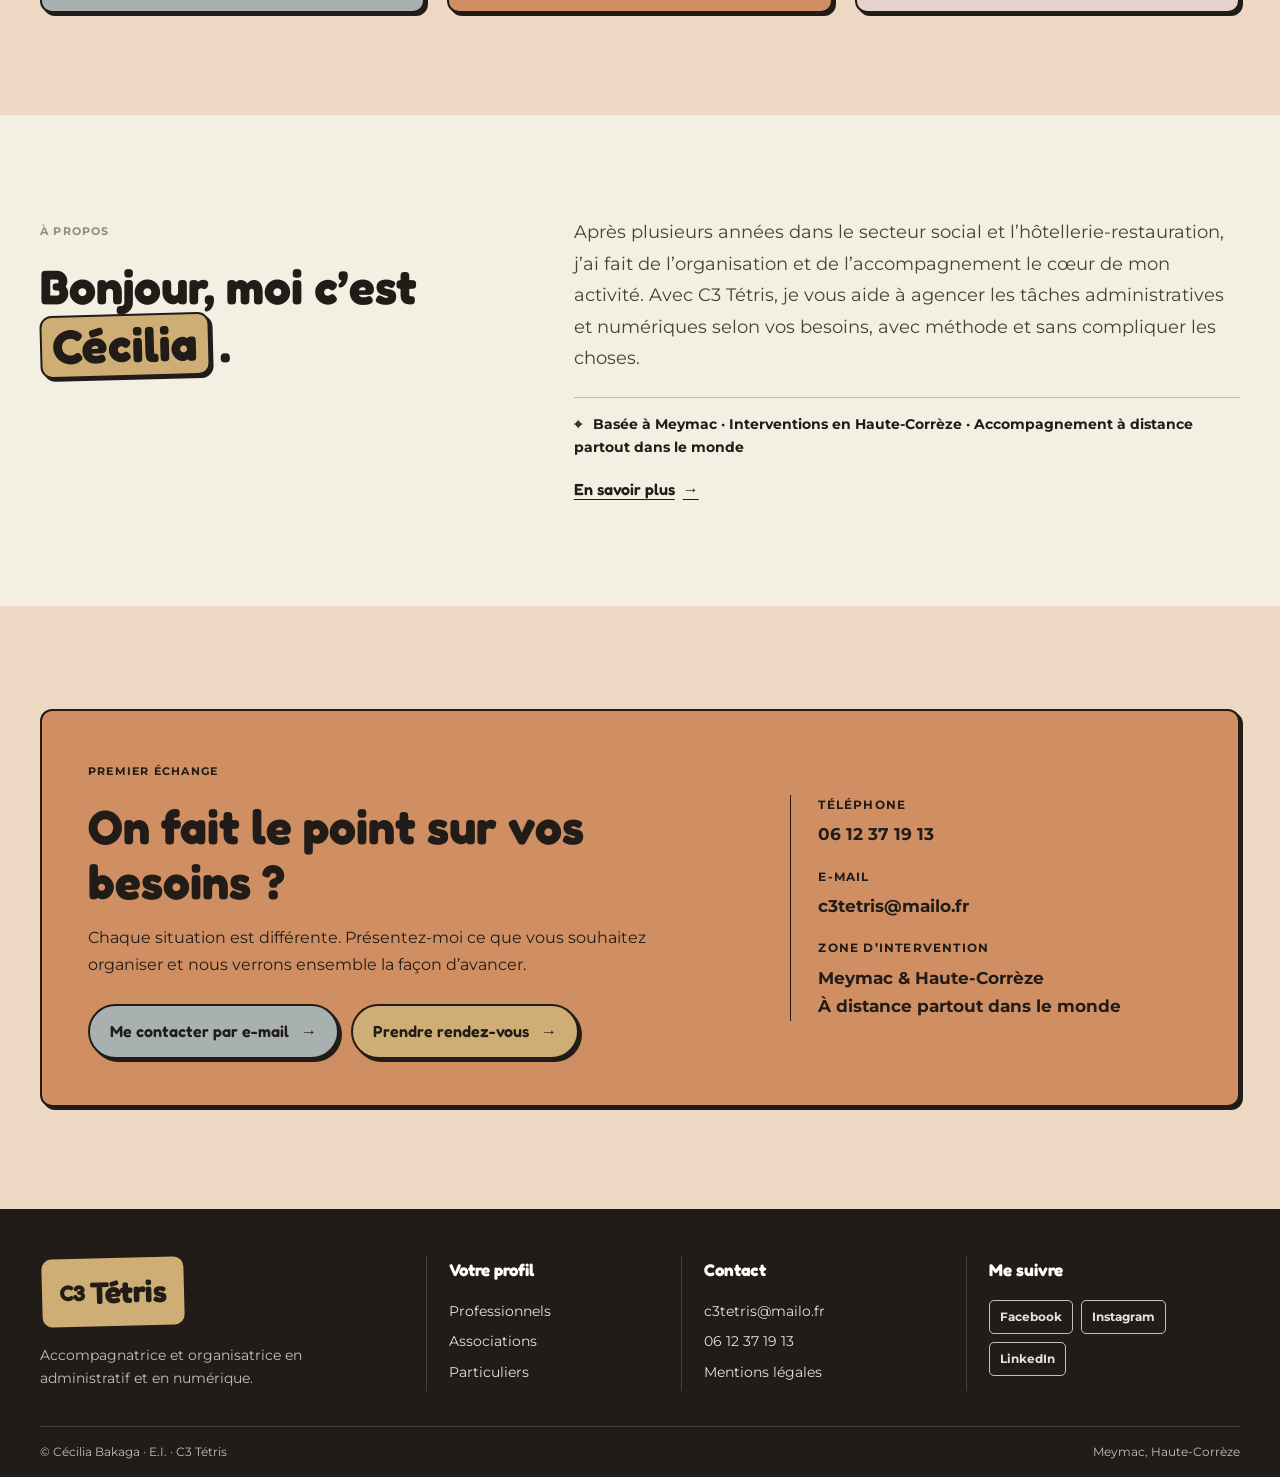
==== commit 708ef076: "Mise à jour du site C3 Tétris" ====
--- a/index.html
+++ b/index.html
@@ -1,249 +1,196 @@
-<!DOCTYPE html>
+<!doctype html><html><head><meta charset=utf8><meta name=viewport content="width=device-width,initial-scale=1"><style>:root{color-scheme:light}body{margin:0;padding:0;font:14px -apple-system,BlinkMacSystemFont,sans-serif;background:#fff;color:#000}img{max-width:100%}[hidden]:not([hidden=until-found i]){display:none!important}</style></head><body>
+<!doctype html>
 <html lang="fr">
 <head>
   <meta charset="utf-8">
   <meta name="viewport" content="width=device-width, initial-scale=1">
-  <title>C3 Tétris — Assistante digitale et numérique</title>
-  <meta name="description" content="Votre assistante digitale, et accompagnatrice numérique.">
+  <title>Accompagnement administratif et numérique | C3 Tétris</title>
+  <meta name="description" content="C3 Tétris vous accompagne et organise votre quotidien administratif et numérique. Pour les pros, associations et particuliers, à Meymac ou à distance.">
+  <link rel="canonical" href="https://www.c3tetris.fr/">
+  <meta property="og:type" content="website">
+  <meta property="og:locale" content="fr_FR">
+  <meta property="og:site_name" content="C3 Tétris">
+  <meta property="og:title" content="Accompagnement administratif et numérique | C3 Tétris">
+  <meta property="og:description" content="Une aide concrète pour organiser votre quotidien administratif et numérique, à Meymac, en Haute-Corrèze ou à distance.">
+  <meta property="og:url" content="https://www.c3tetris.fr/">
+  <meta property="og:image" content="https://www.c3tetris.fr/assets/images/Photo-Drive-fond-creme-EEECE0.png">
+  <meta property="og:image:alt" content="Cécilia Bakaga, fondatrice de C3 Tétris">
+  <meta name="twitter:card" content="summary_large_image">
+  <meta name="twitter:title" content="Accompagnement administratif et numérique | C3 Tétris">
+  <meta name="twitter:description" content="Une aide concrète pour organiser votre quotidien administratif et numérique, à Meymac, en Haute-Corrèze ou à distance.">
+  <meta name="twitter:image" content="https://www.c3tetris.fr/assets/images/Photo-Drive-fond-creme-EEECE0.png">
+  <meta name="twitter:image:alt" content="Portrait de Cécilia Bakaga, fondatrice de C3 Tétris">
+  <script type="application/ld+json">
+{
+  "@context": "https://schema.org",
+  "@type": "LocalBusiness",
+  "@id": "https://www.c3tetris.fr/#organization",
+  "name": "C3 Tétris",
+  "url": "https://www.c3tetris.fr/",
+  "description": "Accompagnatrice et organisatrice en administratif et en numérique pour les professionnels, les associations et les particuliers.",
+  "image": "https://www.c3tetris.fr/assets/images/Photo-Drive-fond-creme-EEECE0.png",
+  "email": "c3tetris@mailo.fr",
+  "telephone": "+33612371913",
+  "founder": {
+    "@type": "Person",
+    "name": "Cécilia Bakaga"
+  },
+  "address": {
+    "@type": "PostalAddress",
+    "streetAddress": "6, rue de Saint-Jean",
+    "addressLocality": "Meymac",
+    "postalCode": "19250",
+    "addressRegion": "Nouvelle-Aquitaine",
+    "addressCountry": "FR"
+  },
+  "areaServed": [
+    "Meymac",
+    "Haute-Corrèze",
+    "À distance partout dans le monde"
+  ],
+  "sameAs": [
+    "https://www.facebook.com/profile.php?id=61594594993648",
+    "https://www.instagram.com/cecilia_c3tetris/",
+    "https://www.linkedin.com/in/cecilia-bakaga/"
+  ]
+}
+  </script>
   <link rel="preconnect" href="https://fonts.googleapis.com">
   <link rel="preconnect" href="https://fonts.gstatic.com" crossorigin>
   <link href="https://fonts.googleapis.com/css2?family=Fredoka:wght@500;600;700&family=Montserrat:ital,wght@0,400;0,500;0,600;0,700&display=swap" rel="stylesheet">
   <link rel="stylesheet" href="styles.css">
+  <link rel="stylesheet" href="styles-proposition-epuree.css">
+  <link href="https://assets.calendly.com/assets/external/widget.css" rel="stylesheet">
 </head>
 <body>
-  <!-- ===== Navbar ===== -->
+  <a class="skip-link" href="#main">Aller au contenu</a>
   <header class="navbar">
     <div class="container navbar-inner">
-      <a href="#home" class="brand">C3 Tétris</a>
-
+      <a class="brand" href="index.html" aria-label="C3 Tétris, accueil"><span class="brand-mark" aria-hidden="true">C3</span><span>Tétris</span></a>
       <nav class="nav-desktop" aria-label="Navigation principale">
         <ul>
-          <li><a href="#home">Accueil</a></li>
-          <li><a href="#services">Services</a></li>
-          <li><a href="#pricing">Tarifs</a></li>
-          <li><a href="#about">À propos</a></li>
-          <li><a href="#contact">Contact</a></li>
-          <li><a href="mentions-legales.html">Mentions légales</a></li>
+          <li><a href="professionnels.html">Professionnels</a></li>
+          <li><a href="associations.html">Associations</a></li>
+          <li><a href="particuliers.html">Particuliers</a></li>
+          <li><a href="en-savoir-plus.html">En savoir plus</a></li><li><a href="realisations.html">Réalisations</a></li>
         </ul>
-        <div class="nav-contact">
-          <a href="tel:+33612371913">06 12 37 19 13</a>
-          <a href="mailto:c3tetris@mailo.fr">c3tetris@mailo.fr</a>
-        </div>
+        <a class="nav-cta" href="index.html#contact">Parlons de vos besoins</a><div class="nav-contact nav-contact--desktop"><a href="tel:+33612371913" aria-label="Appeler C3 Tétris">06 12 37 19 13</a><a href="mailto:c3tetris@mailo.fr" aria-label="Écrire à C3 Tétris">c3tetris@mailo.fr</a></div>
       </nav>
 
-      <button class="nav-toggle" aria-label="Ouvrir le menu" aria-expanded="false" aria-controls="mobile-menu">
+      <button class="nav-toggle" type="button" aria-label="Ouvrir le menu" aria-expanded="false" aria-controls="mobile-menu">
         <span></span><span></span><span></span>
       </button>
     </div>
-
+    <div class="header-contact-strip" aria-label="Coordonnées rapides"><a class="header-contact-link header-contact-phone" href="tel:+33612371913">06 12 37 19 13</a><a class="header-contact-link header-contact-email" href="mailto:c3tetris@mailo.fr">c3tetris@mailo.fr</a></div>
     <nav id="mobile-menu" class="nav-mobile" aria-label="Navigation mobile" hidden>
       <ul>
-        <li><a href="#home">Accueil</a></li>
-        <li><a href="#services">Services</a></li>
-        <li><a href="#pricing">Tarifs</a></li>
-        <li><a href="#about">À propos</a></li>
-        <li><a href="#contact">Contact</a></li>
-        <li><a href="mentions-legales.html">Mentions légales</a></li>
+        <li><a href="professionnels.html">Professionnels</a></li>
+        <li><a href="associations.html">Associations</a></li>
+        <li><a href="particuliers.html">Particuliers</a></li>
+        <li><a href="en-savoir-plus.html">En savoir plus</a></li><li><a href="realisations.html">Réalisations</a></li>
+        <li><a href="index.html#contact">Contact</a></li>
       </ul>
-      <div class="nav-contact">
-        <a href="tel:+33612371913">06 12 37 19 13</a>
-        <a href="mailto:c3tetris@mailo.fr">c3tetris@mailo.fr</a>
-      </div>
+      <div class="nav-contact"><a href="tel:+33612371913">06 12 37 19 13</a><a href="mailto:c3tetris@mailo.fr">c3tetris@mailo.fr</a></div>
     </nav>
   </header>
 
-  <main>
-    <!-- ===== Hero ===== -->
-    <section id="home" class="section section--home hero">
+  <main id="main">
+    <section class="hero section">
       <div class="container hero-grid">
-        <div class="hero-content" data-reveal>
-          <span class="role-square role-square--peach hero-kicker">C3 Tétris, c'est :</span>
-          <h1 class="hero-roles">
-            <span class="role-square role-square--yellow">Votre assistante administrative</span>
-            <span class="role-square role-square--mint">Votre conseillère numérique</span>
-          </h1>
-          <p class="paragraph-large" data-reveal>
-            Organisation de votre quotidien tout en fluidité.<br><br>
-            Pour les professionnels, les associations et les particuliers.<br><br>
-            À distance partout dans le monde et en présence
-            en Haute-Corrèze et alentours.
-          </p>
-          <a class="btn btn--primary" href="#pricing"><span class="btn-icon" aria-hidden="true">▶</span> Découvrir les offres</a>
+        <div class="hero-copy">
+          <p class="eyebrow"><span class="eyebrow-dot"></span> C3 Tétris · Meymac &amp; Haute-Corrèze</p>
+          <h1><span class="title-chip title-chip--peach title-chip--phrase">Accompagnatrice et organisatrice</span> en <span class="title-chip title-chip--mint">administratif</span> et en <span class="title-chip title-chip--pink">numérique</span></h1>
+          <p class="hero-lead">Pour alléger le quotidien, remettre de l’ordre dans les démarches et avancer avec plus d’aisance dans les outils numériques.</p>
+          <p class="hero-audience">Un accompagnement pensé pour les professionnels, les associations et les particuliers — en présence en Haute-Corrèze ou à distance partout dans le monde.</p>
+          <div class="hero-actions">
+            <a class="button button-primary" href="#publics">Trouver mon accompagnement <span aria-hidden="true">→</span></a>
+
+          </div>
+          <div class="hero-notes"><span>Devis sur mesure</span><span>Réponse sous 48 h</span></div>
         </div>
-
-        <div class="hero-media" data-reveal>
-          <img class="hero-image"
-               src="assets/images/portrait.jpg"
-               alt="Assistante C3 Tétris à son bureau, écran affichant des blocs Tétris et classeurs organisés"
-               loading="eager" width="900" height="900">
-        </div>
+        <figure class="hero-portrait">
+          <div class="portrait-frame"><img src="assets/images/portrait-rond.jpg" alt="Cécilia Bakaga, fondatrice de C3 Tétris" width="900" height="900"></div>
+          <figcaption><span class="caption-mark" aria-hidden="true">✳</span><span>Du soutien concret, avec une approche humaine et organisée.</span></figcaption>
+        </figure>
       </div>
     </section>
 
-    <!-- ===== Services ===== -->
-    <section id="services" class="section section--services">
+    <section id="publics" class="section section-soft">
       <div class="container">
-        <div class="headline" data-reveal>
-          <p class="label">Les services</p>
-          <h2 class="display-2">
-            Voici les <span class="text-gradient">besoins</span> pour lesquels
-            les clients font appel à C3 Tétris.
-          </h2>
+        <div class="section-heading">
+          <p class="eyebrow">Un accompagnement adapté à votre quotidien</p>
+          <h2>Quel accompagnement recherchez-vous&nbsp;?</h2>
+          <p>Choisissez votre profil pour découvrir les missions qui peuvent être organisées avec C3 Tétris.</p>
         </div>
-
-        <div class="cards">
-          <!-- Card 1 : administrative -->
-          <article class="card card--peach" data-reveal>
-            <h3 class="card-title">Assistante administrative</h3>
-            <ul class="card-list-detailed">
-              <li><strong>Gestion administrative :</strong> Prise de rendez-vous, classement, organisation, et optimisation des processus.</li>
-              <li><strong>Gestion documentaire :</strong> Suivi et archivage des dossiers, devis et factures.</li>
-              <li><strong>Gestion financière :</strong> Relances clients, suivi des impayés et pré-comptabilité.</li>
-              <li><strong>Missions diverses :</strong> Création d'affiches, révision de documents, gestion et coordination d'évènements, et recherches diverses.</li>
-            </ul>
-            <p class="card-tagline">Surtout votre facilitatrice du quotidien !</p>
+        <div class="audience-grid">
+          <article class="audience-card audience-card-business">
+            <span class="card-number">01</span>
+            <h3>Professionnels</h3>
+            <p>Organisation administrative, suivi des documents et missions ponctuelles pour vous aider à garder le fil.</p>
+            <a class="card-link" href="professionnels.html">Voir l’accompagnement pour les professionnels <span aria-hidden="true">→</span></a>
           </article>
-
-          <!-- Card 2 : numérique -->
-          <article class="card card--lavender" data-reveal>
-            <h3 class="card-title">Conseillère numérique</h3>
-            <ul class="card-list-detailed">
-              <li><strong>Démarches administratives :</strong> Accomplissement des services en ligne (impôts, santé, aides).</li>
-              <li><strong>Initiation au matériel :</strong> Découverte et prise en main des smartphones, tablettes et ordinateurs.</li>
-              <li><strong>Usages du quotidien :</strong> Navigation web, messagerie, visioconférence et réseaux sociaux.</li>
-              <li><strong>Sécurité numérique :</strong> Protection contre les arnaques, l'hameçonnage et les données personnelles.</li>
-              <li><strong>Loisirs et culture :</strong> Accès à la lecture, la musique, la vidéo en ligne.</li>
-              <li><strong>Lien social :</strong> Maintien des contacts avec la famille et réduction de l'isolement.</li>
-              <li><strong>Autonomie :</strong> Renforcement de la confiance et de l'indépendance face aux outils numériques.</li>
-            </ul>
-            <p class="card-tagline">Surtout une aide personnalisée sur vos attentes !</p>
+          <article class="audience-card audience-card-association">
+            <span class="card-number">02</span>
+            <h3>Associations</h3>
+            <p>Un appui pour l’organisation, la coordination d’événements et l’animation d’ateliers numériques pour votre public.</p>
+            <a class="card-link" href="associations.html">Voir l’accompagnement pour les associations <span aria-hidden="true">→</span></a>
+          </article>
+          <article class="audience-card audience-card-personal">
+            <span class="card-number">03</span>
+            <h3>Particuliers</h3>
+            <p>Un accompagnement pas à pas pour les démarches en ligne, les outils du quotidien et l’organisation des papiers.</p>
+            <a class="card-link" href="particuliers.html">Voir l’accompagnement pour les particuliers <span aria-hidden="true">→</span></a>
           </article>
         </div>
       </div>
     </section>
 
-    <!-- ===== Tarifs ===== -->
-    <section id="pricing" class="section section--pricing pricing">
-      <div class="container">
-        <div class="headline" data-reveal>
-          <p class="label">Les tarifs</p>
-          <h2 class="display-2">Un <span class="text-gradient">devis sur mesure</span> , adapté à vos besoins</h2>
-          <p class="paragraph-large">
-            Chaque mission est différente : le tarif est établi après un échange
-            sur la nature de vos besoins, la fréquence et le volume d'heures souhaités.
-          </p>
+    <section id="apropos" class="section">
+      <div class="container about-panel">
+        <div>
+          <p class="eyebrow">À propos</p>
+          <h2>Bonjour, moi c’est <span class="name-box">Cécilia</span>.</h2>
         </div>
-
-        <div class="quote-grid">
-          <div class="quote-factors" data-reveal>
-            <span class="role-square role-square--peach">Nature de la mission</span>
-            <span class="role-square role-square--lavender">Volume horaire souhaité</span>
-            <span class="role-square role-square--mint">Ponctuel ou régulier</span>
-          </div>
-
-          <article class="pricing-card pricing-card--feature" data-reveal>
-            <h3 class="price">Sur devis</h3>
-            <h4>Pour les particuliers &amp; professionnels</h4>
-            <ul class="bullet-list">
-              <li>Missions ponctuelles ou récurrentes</li>
-              <li>Forfaits mensuels sur demande</li>
-              <li>Devis gratuit et sans engagement</li>
-            </ul>
-            <a class="btn btn--dark" href="mailto:c3tetris@mailo.fr?subject=Demande%20de%20devis"><span class="btn-icon" aria-hidden="true">▶</span> Demander mon devis</a>
-          </article>
-        </div>
-      </div>
-    </section>
-    <!-- ===== À propos ===== -->
-    <section id="about" class="section section--about about">
-      <div class="container about-grid">
-        <div class="about-content" data-reveal>
-          <p class="label">À propos</p>
-          <h2 class="display-2">
-            Cécilia Bakaga, <span class="text-gradient">votre assistante</span> au quotidien
-          </h2>
-          <p class="paragraph-large">
-            Le nom de mon entreprise n'est pas un hasard : <span class="name-chip">C3</span> incarne
-            trois piliers, à savoir <strong>Cécilia</strong>, mon prénom ; le <strong>Conseil</strong>, qui est au
-            cœur de ma démarche, et la <strong>Corrèze</strong>, là où tout a commencé. J'y ai
-            ajouté <span class="name-chip">Tétris</span> pour symboliser ma vision du métier : une
-            diversité de missions, telles des formes colorées, qu'il s'agit
-            d'agencer avec plaisir et pertinence. Une compétence que j'ai
-            d'ailleurs développée dès mon adolescence, où je me révélais déjà
-            redoutable dans ce jeu !
-            <br><br>
-            Forte de plusieurs années d'expérience dans le secteur social et
-            l'hôtellerie-restauration, j'ai naturellement pris en charge les
-            missions quotidiennes avec un objectif constant : la satisfaction
-            des clients, des équipes et des collaborateurs. Cette autonomie
-            m'a d'ailleurs valu une évolution de poste dans l'hôtellerie-restauration,
-            preuve que cette qualité était déjà reconnue et valorisée. C'est cette
-            autonomie acquise au fil du temps, entremêlée aux différentes
-            missions menées auprès d'associations, d'amis et de connaissances,
-            qui a concrètement cristallisé mon envie de faire de cette
-            activité mon métier de prédilection.
-          </p>
-        </div>
-        <div class="about-facts" data-reveal>
-          <span class="role-square role-square--peach">Basée en Haute-Corrèze</span>
-          <span class="role-square role-square--yellow">À distance ou en présentiel</span>
-          <span class="role-square role-square--mint">Réponse sous 48 h</span>
+        <div class="about-copy">
+          <p>Après plusieurs années dans le secteur social et l’hôtellerie-restauration, j’ai fait de l’organisation et de l’accompagnement le cœur de mon activité. Avec C3 Tétris, je vous aide à agencer les tâches administratives et numériques selon vos besoins, avec méthode et sans compliquer les choses.</p>
+          <p class="location-line"><span aria-hidden="true">⌖</span> Basée à Meymac · Interventions en Haute-Corrèze · Accompagnement à distance partout dans le monde</p>
+          <a class="card-link" href="en-savoir-plus.html">En savoir plus <span aria-hidden="true">→</span></a>
         </div>
       </div>
     </section>
 
-    <!-- ===== Contact ===== -->
-    <section id="contact" class="section section--contact contact">
-      <div class="container">
-        <div class="headline" data-reveal>
-          <p class="label">Contact</p>
-          <h2 class="display-2">Discutons de <span class="text-gradient">votre besoin</span></h2>
+    <section id="contact" class="section section-contact">
+      <div class="container contact-panel">
+        <div>
+          <p class="eyebrow">Premier échange</p>
+          <h2>On fait le point sur vos besoins ?</h2>
+          <p>Chaque situation est différente. Présentez-moi ce que vous souhaitez organiser et nous verrons ensemble la façon d’avancer.</p>
+          <div class="contact-actions"><a class="button button-light" href="mailto:c3tetris@mailo.fr?subject=Premier%20%C3%A9change%20avec%20C3%20T%C3%A9tris">Me contacter par e-mail <span aria-hidden="true">→</span></a><a class="button button-primary contact-booking" href="https://calendly.com/c3tetris-mailo/30min" data-calendly-popup target="_blank" rel="noopener noreferrer" aria-label="Prendre rendez-vous avec C3 Tétris dans Calendly">Prendre rendez-vous <span aria-hidden="true">→</span></a></div>
         </div>
-
-        <div class="contact-grid">
-          <a class="contact-card contact-card--yellow" href="mailto:c3tetris@mailo.fr" data-reveal>
-            <span class="contact-icon contact-icon--peach" aria-hidden="true">✉️</span>
-            <h3>Email</h3>
-            <p>c3tetris@mailo.fr</p>
-          </a>
-          <a class="contact-card contact-card--mint" href="tel:+33612371913" data-reveal>
-            <span class="contact-icon contact-icon--yellow" aria-hidden="true">📞</span>
-            <h3>Téléphone</h3>
-            <p>06 12 37 19 13</p>
-          </a>
-          <div class="contact-card contact-card--lavender" data-reveal>
-            <span class="contact-icon contact-icon--mint" aria-hidden="true">📍</span>
-            <h3>Zone d'intervention</h3>
-            <p>Haute-Corrèze et à distance partout en France</p>
-          </div>
+        <div class="contact-details">
+          <a href="tel:+33612371913"><span>Téléphone</span><strong>06 12 37 19 13</strong></a>
+          <a href="mailto:c3tetris@mailo.fr"><span>E-mail</span><strong>c3tetris@mailo.fr</strong></a>
+          <p><span>Zone d’intervention</span><strong>Meymac &amp; Haute-Corrèze<br>À distance partout dans le monde</strong></p>
         </div>
       </div>
     </section>
   </main>
 
-  <!-- ===== Footer ===== -->
+  <a class="calendly-float" href="https://calendly.com/c3tetris-mailo/30min" data-calendly-popup aria-label="Prendre rendez-vous avec C3 Tétris dans Calendly" target="_blank" rel="noopener noreferrer">
+    <svg aria-hidden="true" viewBox="0 0 24 24" width="20" height="20" fill="none" xmlns="http://www.w3.org/2000/svg"><rect x="3.5" y="5" width="17" height="16" rx="3" stroke="currentColor" stroke-width="2"/><path d="M7.5 3.5v3M16.5 3.5v3M4 9.5h16M8 13h2m4 0h2M8 17h2" stroke="currentColor" stroke-width="2" stroke-linecap="round"/></svg>
+    <span class="calendly-label-full">Prendre rendez-vous</span><span class="calendly-label-mobile" aria-hidden="true">Prendre RDV</span>
+  </a>
   <footer class="footer">
-    <div class="container">
-      <div class="divider"></div>
-      <div class="footer-grid">
-        <div>
-          <p class="footer-brand">C3 Tétris</p>
-          <p class="footer-muted">© Cécilia Bakaga</p>
-        </div>
-        <div>
-          <h4>Contact</h4>
-          <p class="footer-muted">France</p>
-          <a href="mailto:c3tetris@mailo.fr">c3tetris@mailo.fr</a><br>
-          <a href="tel:+33612371913">06 12 37 19 13</a>
-        </div>
-        <div>
-          <h4>Informations</h4>
-          <a href="mentions-legales.html">Mentions légales</a>
-        </div>
-      </div>
+    <div class="container footer-top">
+      <div><a class="brand brand-footer" href="index.html"><span class="brand-mark" aria-hidden="true">C3</span><span>Tétris</span></a><p>Accompagnatrice et organisatrice en administratif et en numérique.</p></div>
+      <div class="footer-links"><strong>Votre profil</strong><a href="professionnels.html">Professionnels</a><a href="associations.html">Associations</a><a href="particuliers.html">Particuliers</a></div>
+      <div class="footer-links"><strong>Contact</strong><a href="mailto:c3tetris@mailo.fr">c3tetris@mailo.fr</a><a href="tel:+33612371913">06 12 37 19 13</a><a href="mentions-legales.html">Mentions légales</a></div><div class="footer-links"><strong>Me suivre</strong><div class="social-links" aria-label="Réseaux sociaux"><a href="https://www.facebook.com/profile.php?id=61594594993648" target="_blank" rel="noopener noreferrer" aria-label="C3 Tétris sur Facebook, nouvel onglet">Facebook</a><a href="https://www.instagram.com/cecilia_c3tetris/" target="_blank" rel="noopener noreferrer" aria-label="Cécilia Bakaga sur Instagram, nouvel onglet">Instagram</a><a href="https://www.linkedin.com/in/cecilia-bakaga/" target="_blank" rel="noopener noreferrer" aria-label="Cécilia Bakaga sur LinkedIn, nouvel onglet">LinkedIn</a></div></div></div>
     </div>
+    <div class="container footer-bottom"><span>© Cécilia Bakaga · E.I. · C3 Tétris</span><span>Meymac, Haute-Corrèze</span></div>
   </footer>
-
+  <script src="https://assets.calendly.com/assets/external/widget.js" type="text/javascript"></script>
   <script src="script.js"></script>
 </body>
 </html>
+
+</body></html>
--- a/styles.css
+++ b/styles.css
@@ -1,355 +1,302 @@
-/* ===== Design tokens — neubrutalist / scrapbook style ===== */
+/* C3 Tétris — charte originale réintégrée à la nouvelle architecture */
 :root {
   --cream: #f4efe3;
   --white: #fffdf9;
   --ink: #211c17;
   --body: #4a4038;
   --secondary: #948a7c;
-
-  /* muted, elegant earth-tone family — matching the business card */
-  --peach: #cf8f63;    /* terracotta / rust */
-  --mint: #a8b0b0;     /* dusty blue-grey */
-  --yellow: #cfae76;   /* warm tan / ochre */
-  --pink: #e6d2ca;     /* dusty pink / mauve */
-
-  /* alternating rhythm: cream / terracotta-tint, staying in the same warm family */
+  --peach: #cf8f63;
+  --mint: #a8b0b0;
+  --yellow: #cfae76;
+  --pink: #e6d2ca;
   --sec-tint: #ecd8c3;
-  --sec-home: var(--cream);
-  --sec-services: var(--sec-tint);
-  --sec-pricing: var(--cream);
-  --sec-about: var(--sec-tint);
-  --sec-contact: var(--cream);
-
+  --border: 2.5px solid var(--ink);
+  --shadow-hard: 5px 5px 0 var(--ink);
+  --shadow-hard-sm: 2px 2px 0 var(--ink);
   --radius: 20px;
   --radius-sm: 14px;
-  --border: 2.5px solid var(--ink);
-  --shadow-hard: 7px 7px 0 var(--ink);
-  --shadow-hard-sm: 4px 4px 0 var(--ink);
   --maxw: 1200px;
-  --nav-h: 84px;
-}
-
-/* ===== Reset ===== */
+  --nav-h: 82px;
+}
+
 *, *::before, *::after { box-sizing: border-box; }
-html { scroll-behavior: smooth; scroll-padding-top: var(--nav-h); }
+html { scroll-behavior: smooth; scroll-padding-top: calc(var(--nav-h) + 18px); }
 body {
   margin: 0;
+  background: var(--cream);
+  color: var(--body);
   font-family: Montserrat, system-ui, sans-serif;
-  color: var(--body);
-  background: var(--cream);
+  font-size: 16px;
   line-height: 1.6;
   -webkit-font-smoothing: antialiased;
 }
-img { max-width: 100%; height: auto; display: block; }
+img { display: block; max-width: 100%; height: auto; }
 a { color: inherit; text-decoration: none; }
+button { font: inherit; }
 ul { margin: 0; padding: 0; list-style: none; }
 h1, h2, h3, h4 {
-  color: var(--ink); margin: 0;
+  margin: 0;
+  color: var(--ink);
   font-family: "Fredoka", Montserrat, system-ui, sans-serif;
   font-weight: 700;
-}
-
-.container { width: 100%; max-width: var(--maxw); margin-inline: auto; padding-inline: 24px; }
-
-/* ===== Typography ===== */
-.display-1 {
-  font-size: clamp(2rem, 4vw + 1rem, 54px);
-  line-height: 1.12; font-weight: 700;
-}
-.display-2 {
-  font-size: clamp(1.85rem, 3vw + 1rem, 48px);
-  line-height: 1.15; font-weight: 700; letter-spacing: -.01em;
-}
-.paragraph-large {
-  font-size: clamp(1.02rem, 1vw + .75rem, 20px);
-  line-height: 1.6;
-  margin: 22px 0 30px;
-}
-.label {
-  display: inline-block;
-  text-transform: uppercase;
-  font-size: 16px;
-  font-weight: 700;
-  letter-spacing: .04em;
-  color: var(--ink);
-  background: var(--white);
-  border: 2.5px solid var(--ink);
-  border-radius: 30px;
-  padding: 9px 22px;
-  box-shadow: 4px 4px 0 var(--ink);
-  margin: 0 0 18px;
-}
-/* highlighter chip instead of gradient text — stays legible on any section color */
-.text-gradient {
-  background: var(--white);
-  border: 2px solid var(--ink);
-  padding: 1px 10px;
-  border-radius: 8px;
-  box-shadow: 3px 3px 0 var(--ink);
-  box-decoration-break: clone;
-  -webkit-box-decoration-break: clone;
-  display: inline;
-}
-
-/* ===== Hero role tiles / signature hard-shadow tag ===== */
-.hero-roles {
-  display: grid;
-  grid-template-columns: 1fr;
-  gap: 24px;
-  margin: 0;
-}
-.role-square {
-  display: block;
-  padding: 18px 20px;
-  background: var(--white);
-  color: var(--ink);
-  font-family: "Fredoka", sans-serif;
-  font-size: clamp(1rem, 1vw + .7rem, 1.3rem);
-  font-weight: 600;
-  line-height: 1.3;
-  border: var(--border);
-  border-radius: var(--radius-sm);
-  box-shadow: var(--shadow-hard);
-  transition: transform .15s ease, box-shadow .15s ease;
-  width: fit-content;
-}
-.hero-kicker {
-  margin-bottom: 22px;
-  font-size: clamp(1.6rem, 2.5vw + 1rem, 2.4rem);
-  padding: 22px 30px;
-}
-.role-square:hover { transform: translate(3px, 3px); box-shadow: 4px 4px 0 var(--ink); }
-.hero-roles .role-square:nth-child(1) { margin-left: 40px; }
-.hero-roles .role-square:nth-child(2) { margin-left: 96px; }
-.role-square--peach    { background: var(--peach); }
-.role-square--yellow   { background: var(--yellow); }
-.role-square--lavender { background: var(--pink); }
-.role-square--mint     { background: var(--mint); }
-.role-square--pink     { background: var(--pink); }
-
-/* ===== Sections — one vivid color each, same coherent family ===== */
-.section { padding-block: clamp(56px, 8vw, 110px); }
-.section--home     { background: var(--sec-home); }
-.section--about     { background: var(--sec-about); }
-.section--services  { background: var(--sec-services); }
-.section--pricing   { background: var(--sec-pricing); }
-.section--contact   { background: var(--sec-contact); }
-
-/* ===== Navbar ===== */
-.navbar {
-  position: sticky; top: 0; z-index: 100;
-  background: var(--sec-tint);
-  border-bottom: var(--border);
-}
-.navbar-inner {
-  display: flex; align-items: center; justify-content: space-between;
-  height: var(--nav-h);
-}
+  line-height: 1.15;
+}
+p { margin: 0 0 1rem; }
+.container { width: min(100% - 48px, var(--maxw)); margin-inline: auto; }
+.skip-link { position: absolute; z-index: 500; top: 8px; left: 8px; padding: 10px 14px; border: var(--border); background: var(--yellow); color: var(--ink); transform: translateY(-150%); }
+.skip-link:focus { transform: translateY(0); }
+
+/* Navigation — le cartouche C3 Tétris et les bordures sont conservés */
+.navbar { position: sticky; z-index: 100; top: 0; background: var(--sec-tint); border-bottom: var(--border); }
+.navbar-inner { display: flex; align-items: center; justify-content: space-between; min-height: var(--nav-h); gap: 24px; }
 .brand {
-  display: inline-flex; align-items: center;
-  font-family: "Fredoka", sans-serif;
-  font-weight: 700; font-size: clamp(24px, 2.4vw, 32px); color: var(--ink); letter-spacing: -.01em;
-  background: var(--yellow);
-  border: var(--border);
-  border-radius: 12px;
-  padding: 8px 18px;
-  box-shadow: var(--shadow-hard-sm);
-  transform: rotate(-1.5deg);
-  transition: transform .15s ease, box-shadow .15s ease;
-}
-.brand:hover { transform: rotate(0deg) translate(2px, 2px); box-shadow: 2px 2px 0 var(--ink); }
-
-/* same nameplate treatment as the navbar brand, sized for inline text */
-.name-chip {
-  display: inline-block;
-  font-family: "Fredoka", sans-serif;
-  font-weight: 700;
-  background: var(--yellow);
-  border: 2px solid var(--ink);
-  border-radius: 8px;
-  padding: 0 9px;
-  box-shadow: 3px 3px 0 var(--ink);
-  transform: rotate(-1.5deg);
-}
-.nav-desktop { display: flex; align-items: center; gap: 36px; }
-.nav-desktop ul { display: flex; gap: 28px; }
-.nav-desktop a { font-weight: 600; transition: color .2s; }
-.nav-desktop a:hover { color: var(--peach); }
-.nav-contact { display: flex; flex-direction: column; font-size: 13px; line-height: 1.4; text-align: right; font-weight: 600; }
-.nav-contact a:hover { color: var(--peach); }
-
-.nav-toggle {
-  display: none; flex-direction: column; gap: 5px;
-  background: none; border: 0; cursor: pointer; padding: 8px;
-}
-.nav-toggle span { width: 26px; height: 3px; border-radius: 2px; background: var(--ink); transition: .3s; }
-.nav-toggle[aria-expanded="true"] span:nth-child(1) { transform: translateY(8px) rotate(45deg); }
+  display: inline-flex; flex: 0 0 auto; align-items: center; gap: 4px;
+  padding: 8px 17px; border: var(--border); border-radius: 12px;
+  background: var(--yellow); color: var(--ink); box-shadow: var(--shadow-hard-sm);
+  font-family: "Fredoka", sans-serif; font-size: clamp(22px, 2.3vw, 30px); font-weight: 700; letter-spacing: -.02em;
+  transform: rotate(-1.5deg); transition: transform .15s ease, box-shadow .15s ease;
+}
+.brand:hover { transform: rotate(0) translate(2px, 2px); box-shadow: 2px 2px 0 var(--ink); }
+.brand-mark { display: inline; width: auto; height: auto; border: 0; border-radius: 0; background: transparent; color: inherit; font-size: .72em; letter-spacing: -.06em; }
+.nav-desktop { display: flex; align-items: center; justify-content: flex-end; gap: 8px; }
+.nav-desktop ul { display: flex; align-items: center; gap: 8px; }
+.nav-desktop li { flex: 0 0 auto; }
+.nav-desktop a:not(.nav-cta) { color: var(--ink); font-size: 12px; font-weight: 700; white-space: nowrap; text-decoration: underline; text-decoration-color: transparent; text-underline-offset: 5px; transition: color .18s ease, text-decoration-color .18s ease; }
+.nav-desktop a:hover, .nav-mobile a:hover { color: var(--peach); text-decoration-color: currentColor; }
+.nav-desktop a[aria-current="page"] { color: var(--peach); }
+.nav-cta { display: inline-flex; flex: 0 0 auto; align-items: center; justify-content: center; min-height: 40px; padding: 7px 10px; border: var(--border); border-radius: 999px; background: var(--white); color: var(--ink); box-shadow: var(--shadow-hard-sm); font-size: 11px; font-weight: 700; white-space: nowrap; transition: transform .15s ease, box-shadow .15s ease; }
+.nav-cta:hover { transform: translate(3px, 3px); box-shadow: 1px 1px 0 var(--ink); color: var(--ink) !important; }
+.nav-desktop .nav-inline-contact { min-height: 30px; padding: 4px 6px; font-size: 10px; text-decoration: none; }
+.nav-desktop .nav-inline-contact:hover { color: var(--ink) !important; text-decoration: none; }
+.nav-toggle { display: none; align-items: center; justify-content: center; flex-direction: column; gap: 5px; width: 44px; height: 44px; border: var(--border); border-radius: 10px; background: var(--white); box-shadow: var(--shadow-hard-sm); cursor: pointer; }
+.nav-toggle span { width: 20px; height: 3px; border-radius: 2px; background: var(--ink); transition: transform .18s ease, opacity .18s ease; }
+.nav-toggle[aria-expanded="true"] span:first-child { transform: translateY(8px) rotate(45deg); }
 .nav-toggle[aria-expanded="true"] span:nth-child(2) { opacity: 0; }
-.nav-toggle[aria-expanded="true"] span:nth-child(3) { transform: translateY(-8px) rotate(-45deg); }
-
-.nav-mobile { border-top: var(--border); background: var(--sec-tint); padding: 20px 24px; }
-.nav-mobile ul { display: flex; flex-direction: column; gap: 4px; }
-.nav-mobile a { display: block; padding: 12px 0; font-weight: 600; font-size: 18px; }
-.nav-mobile .nav-contact { text-align: left; margin-top: 16px; font-size: 15px; }
-
-/* ===== Hero ===== */
-.hero-grid {
-  display: grid; grid-template-columns: 1.1fr .9fr;
-  gap: 56px; align-items: center;
-}
-.hero-image { border-radius: var(--radius); border: var(--border); box-shadow: var(--shadow-hard); width: 100%; }
-
-/* ===== Buttons ===== */
-.btn {
-  display: inline-flex; align-items: center; gap: 8px;
-  font-family: "Fredoka", sans-serif;
-  font-weight: 600; font-size: 16px;
-  padding: 14px 28px; border-radius: 40px;
-  border: var(--border);
-  transition: transform .15s ease, box-shadow .15s ease;
-}
-.btn-icon { font-size: 11px; }
-.btn--primary { background: var(--white); color: var(--ink); box-shadow: var(--shadow-hard-sm); }
-.btn--dark    { background: var(--ink); color: var(--white); box-shadow: 4px 4px 0 var(--peach); }
-.btn--light   { background: var(--white); color: var(--ink); box-shadow: var(--shadow-hard-sm); }
-.btn:hover { transform: translate(3px, 3px); box-shadow: 1px 1px 0 var(--ink); }
-.btn--dark:hover { box-shadow: 1px 1px 0 var(--peach); }
-
-/* ===== Headline ===== */
-.headline { max-width: 760px; margin-bottom: 48px; }
-.headline .paragraph-large { margin-bottom: 0; }
-
-/* ===== Service cards ===== */
-.cards { display: grid; grid-template-columns: 1fr 1fr; gap: 28px; }
-.card {
-  background: var(--white); border-radius: var(--radius);
-  box-shadow: var(--shadow-hard); border: var(--border);
-  padding: 34px 36px 36px;
-}
-.card--peach, .card--lavender { }
-.card--peach    { background: var(--mint); }
-.card--lavender { background: var(--yellow); }
-.card-icon { display: flex; justify-content: center; margin-bottom: 8px; }
-.card-icon img { height: 64px; width: auto; }
-.card-title { font-size: 28px; text-align: center; margin: 0 0 24px; }
-.card ul li { position: relative; padding-left: 22px; margin-bottom: 8px; }
-.card ul li::before {
-  content: ""; position: absolute; left: 0; top: 10px;
-  width: 8px; height: 8px; border-radius: 50%; background: var(--ink);
-}
-.card strong { color: var(--ink); display: block; margin-bottom: 10px; }
-.card-list-detailed li { line-height: 1.5; margin-bottom: 12px; }
-.card-list-detailed strong { display: inline; margin: 0; }
-.card-tagline {
-  text-align: center; font-weight: 700; color: var(--ink);
-  font-family: "Fredoka", sans-serif;
-  margin: 24px 0 0; padding-top: 20px; border-top: 2px dashed var(--ink);
-}
-
-/* ===== À propos ===== */
-.about-grid {
-  display: grid; grid-template-columns: 1.2fr .8fr;
-  gap: 56px; align-items: center;
-}
-.about-facts { display: flex; flex-direction: column; gap: 20px; align-items: flex-start; }
-.about-facts .role-square { font-size: 1rem; padding: 14px 18px; }
-
-/* ===== Tarifs / devis sur mesure ===== */
-.quote-grid {
-  display: grid; grid-template-columns: .8fr 1.2fr;
-  gap: 40px; align-items: center;
-}
-.quote-factors { display: flex; flex-direction: column; gap: 20px; align-items: flex-start; }
-.quote-factors .role-square { font-size: 1rem; padding: 14px 18px; }
-.pricing-card {
-  background: var(--white); border-radius: var(--radius);
-  box-shadow: var(--shadow-hard); border: var(--border);
-  padding: 44px;
-}
-.pricing-card--feature { background: var(--yellow); }
-.price { font-family: "Fredoka", sans-serif; font-size: clamp(2rem, 3.5vw, 40px); font-weight: 700; line-height: 1; margin-bottom: 12px; }
-.price span { font-size: .45em; font-weight: 500; color: var(--secondary); }
-.pricing-card h4 { font-weight: 500; font-family: Montserrat, sans-serif; color: var(--body); margin-bottom: 26px; }
-.bullet-list { margin-bottom: 32px; }
-.bullet-list li { position: relative; padding-left: 30px; margin-bottom: 14px; font-weight: 600; }
-.bullet-list li::before {
-  content: "✓"; position: absolute; left: 0; top: -1px;
-  width: 20px; height: 20px; display: flex; align-items: center; justify-content: center;
-  background: var(--ink); color: var(--white); font-size: 12px; font-weight: 700;
-  border-radius: 50%;
-}
-
-/* ===== Contact ===== */
-.contact-grid { display: grid; grid-template-columns: repeat(3, 1fr); gap: 24px; }
-.contact-card {
-  display: block; background: var(--white); border-radius: var(--radius);
-  box-shadow: var(--shadow-hard); border: var(--border);
-  padding: 34px 26px; text-align: center;
-  transition: transform .15s ease, box-shadow .15s ease;
-}
-.contact-card:hover { transform: translate(3px, 3px); box-shadow: var(--shadow-hard-sm); }
-.contact-icon {
-  display: inline-flex; align-items: center; justify-content: center;
-  width: 56px; height: 56px; border-radius: 50%; border: var(--border);
-  font-size: 24px; margin-bottom: 16px;
-}
-.contact-card--yellow   { background: var(--yellow); }
-.contact-card--mint     { background: var(--mint); }
-.contact-card--lavender { background: var(--peach); }
-.contact-icon--peach, .contact-icon--yellow, .contact-icon--mint { background: var(--white); }
-.contact-card h3 { font-size: 17px; margin-bottom: 6px; }
-.contact-card p { margin: 0; color: var(--body); font-weight: 600; }
-
-/* ===== Footer ===== */
-.footer { background: var(--ink); color: #e7e2d8; padding-block: 56px; border-top: var(--border); }
-.footer .divider { height: 2px; background: rgba(255,255,255,.14); margin-bottom: 40px; }
-.footer-grid { display: grid; grid-template-columns: 1fr 1fr 1fr; gap: 32px; }
-.footer h4 { color: #fff; margin-bottom: 12px; font-family: "Fredoka", sans-serif; }
-.footer-brand { color: #fff; font-family: "Fredoka", sans-serif; font-weight: 700; font-size: 22px; margin: 0 0 6px; }
-.footer-muted { color: var(--secondary); margin: 0 0 6px; }
-.footer a:hover { color: var(--peach); }
-
-/* ===== Mentions légales ===== */
-.legal-card { max-width: 820px; margin: 0 auto 28px; }
+.nav-toggle[aria-expanded="true"] span:last-child { transform: translateY(-8px) rotate(-45deg); }
+.nav-mobile { padding: 14px 24px 22px; border-top: var(--border); background: var(--sec-tint); }
+.nav-mobile[hidden] { display: none; }
+.nav-mobile ul { display: grid; gap: 2px; max-width: var(--maxw); margin: 0 auto; }
+.nav-mobile a { display: block; padding: 10px 0; color: var(--ink); font-size: 17px; font-weight: 700; }
+.nav-contact { display: flex; flex-wrap: wrap; gap: 8px 20px; max-width: var(--maxw); margin: 10px auto 0; color: var(--body); font-size: 14px; font-weight: 600; }
+.header-contact-strip { display: none; flex-wrap: wrap; align-items: center; justify-content: center; gap: 7px 12px; padding: 7px 15px; border-top: 1px solid rgba(34,29,24,.24); background: var(--cream); }
+.header-contact-link { display: inline-flex; align-items: center; min-height: 30px; padding: 4px 11px; border: 1.5px solid var(--ink); border-radius: 999px; color: var(--ink); box-shadow: var(--shadow-hard-sm); font-size: 12px; font-weight: 700; text-decoration: none; white-space: nowrap; }
+.header-contact-phone, .header-contact-email { background: transparent; }
+.header-contact-link:hover { transform: translate(2px, 2px); box-shadow: 1px 1px 0 var(--ink); color: var(--ink); }
+.nav-desktop a[href="professionnels.html"], .nav-mobile a[href="professionnels.html"] { display: inline-flex; align-items: center; min-height: 30px; padding: 4px 7px; border: 1.5px solid var(--ink); border-radius: 8px; background: var(--mint); box-shadow: 2px 2px 0 var(--ink); color: var(--ink); text-decoration: none; }
+.nav-desktop a[href="associations.html"], .nav-mobile a[href="associations.html"] { display: inline-flex; align-items: center; min-height: 30px; padding: 4px 7px; border: 1.5px solid var(--ink); border-radius: 8px; background: var(--peach); box-shadow: 2px 2px 0 var(--ink); color: var(--ink); text-decoration: none; }
+.nav-desktop a[href="particuliers.html"], .nav-mobile a[href="particuliers.html"] { display: inline-flex; align-items: center; min-height: 30px; padding: 4px 7px; border: 1.5px solid var(--ink); border-radius: 8px; background: var(--pink); box-shadow: 2px 2px 0 var(--ink); color: var(--ink); text-decoration: none; }
+.nav-desktop a[href="professionnels.html"]:hover, .nav-desktop a[href="associations.html"]:hover, .nav-desktop a[href="particuliers.html"]:hover, .nav-mobile a[href="professionnels.html"]:hover, .nav-mobile a[href="associations.html"]:hover, .nav-mobile a[href="particuliers.html"]:hover { color: var(--ink); text-decoration: none; transform: translate(1px, 1px); box-shadow: 1px 1px 0 var(--ink); }
+.name-chip { display: inline-block; padding: 0 .3em; border: 1.5px solid var(--ink); border-radius: 4px; background: var(--yellow); color: var(--ink); font-weight: 700; }
+
+/* Structure and hierarchy */
+.section { padding-block: clamp(58px, 8vw, 104px); }
+.section-soft { background: var(--sec-tint); }
+.section-heading { max-width: 760px; margin: 0 0 44px; }
+.section-heading h2, .about-panel h2, .process-panel h2, .contact-panel h2 { margin: 0 0 16px; font-size: clamp(30px, 4vw, 48px); line-height: 1.15; }
+.section-heading > p:last-child { max-width: 650px; margin-bottom: 0; color: var(--body); font-size: 18px; }
+.eyebrow {
+  display: inline-flex; align-items: center; gap: 9px; margin: 0 0 19px; padding: 7px 14px;
+  border: 2px solid var(--ink); border-radius: 30px; background: var(--white); color: var(--ink);
+  box-shadow: var(--shadow-hard-sm); font-size: 12px; font-weight: 700; letter-spacing: .09em; line-height: 1.4; text-transform: uppercase;
+}
+.eyebrow-dot { width: 8px; height: 8px; border-radius: 50%; background: var(--peach); box-shadow: 0 0 0 3px var(--pink); }
+.button { display: inline-flex; align-items: center; justify-content: center; gap: 12px; min-height: 50px; padding: 12px 20px; border: var(--border); border-radius: 999px; color: var(--ink); font-family: "Fredoka", sans-serif; font-size: 16px; font-weight: 600; transition: transform .15s ease, box-shadow .15s ease; }
+.button:hover { transform: translate(3px, 3px); box-shadow: 1px 1px 0 var(--ink); }
+.button-primary { background: var(--yellow); box-shadow: var(--shadow-hard-sm); }
+.button-light { background: var(--white); box-shadow: var(--shadow-hard-sm); }
+.text-link { display: inline-flex; align-items: center; gap: 8px; color: var(--ink); font-weight: 700; text-decoration: underline; text-decoration-color: var(--peach); text-underline-offset: 4px; }
+.text-link:hover { color: var(--peach); }
+
+/* Home hero */
+.hero { padding-block: clamp(54px, 7vw, 92px) clamp(66px, 8vw, 110px); background: var(--cream); }
+.hero-grid { display: grid; grid-template-columns: minmax(0, 1.13fr) minmax(290px, .87fr); gap: clamp(40px, 7vw, 88px); align-items: center; }
+.hero-copy h1 { max-width: 740px; font-size: clamp(39px, 5.2vw, 66px); line-height: 1.1; }
+.title-chip { display: inline-block; vertical-align: baseline; margin: 0 .06em .08em 0; padding: .03em .09em .06em; border: 1.5px solid var(--ink); border-radius: 7px; box-shadow: 1px 1px 0 var(--ink); font-size: .93em; line-height: 1; }
+.title-chip--peach { background: var(--peach); }
+.title-chip--yellow { background: var(--yellow); }
+.title-chip--mint { background: var(--mint); }
+.title-chip--pink { background: var(--pink); }
+.title-chip--phrase { display: block; width: fit-content; max-width: 100%; margin-bottom: .08em; }
+.hero-lead { max-width: 660px; margin: 22px 0 14px; color: var(--ink); font-size: clamp(19px, 2vw, 23px); line-height: 1.5; }
+.hero-audience { max-width: 660px; margin-bottom: 25px; color: var(--body); font-size: 16px; }
+.hero-actions { display: flex; align-items: center; flex-wrap: wrap; gap: 18px 24px; }
+.hero-notes { display: flex; flex-wrap: wrap; gap: 10px; margin-top: 26px; }
+.hero-notes span { padding: 7px 12px; border: 1.5px solid var(--ink); border-radius: 999px; background: var(--white); color: var(--ink); box-shadow: 1px 1px 0 var(--ink); font-size: 12px; font-weight: 700; }
+.hero-notes span:nth-child(1) { background: var(--peach); }
+.hero-notes span:nth-child(2) { background: var(--mint); }
+.hero-portrait { margin: 0; }
+.portrait-frame { position: relative; width: 100%; aspect-ratio: 1 / 1; padding: 11px; border: var(--border); border-radius: 0; background: var(--peach); box-shadow: var(--shadow-hard); }
+.portrait-frame::before { position: absolute; z-index: 1; top: 9%; left: 10%; width: 26px; height: 26px; border: 2px solid var(--ink); border-radius: 50%; background: var(--yellow); content: ""; }
+.portrait-frame img { display: block; width: 100%; aspect-ratio: 1 / 1; border: 2px solid var(--ink); border-radius: 0; background: var(--white); object-fit: cover; }
+.hero-portrait figcaption { display: flex; align-items: center; gap: 12px; max-width: 360px; margin: 25px auto 0; color: var(--body); font-size: 14px; line-height: 1.5; }
+.caption-mark { display: grid; flex: 0 0 36px; width: 36px; height: 36px; place-items: center; border: 2px solid var(--ink); border-radius: 50%; background: var(--yellow); color: var(--ink); box-shadow: 1px 1px 0 var(--ink); font-size: 21px; }
+
+/* Public pathways and service cards */
+.audience-grid, .service-grid { display: grid; grid-template-columns: repeat(3, minmax(0, 1fr)); gap: 22px; }
+.audience-card, .service-card { position: relative; min-height: 254px; padding: 27px 27px 25px; border: var(--border); border-radius: var(--radius); background: var(--white); box-shadow: var(--shadow-hard); }
+.audience-card { display: flex; flex-direction: column; transition: transform .15s ease, box-shadow .15s ease; }
+.audience-card:hover { transform: translate(3px, 3px); box-shadow: 3px 3px 0 var(--ink); }
+.audience-card-business { background: var(--mint); }
+.audience-card-association { background: var(--peach); }
+.audience-card-personal { background: var(--pink); }
+.card-number, .service-index { display: inline-block; margin-bottom: 22px; color: var(--ink); font-family: "Fredoka", sans-serif; font-size: 15px; font-weight: 600; letter-spacing: .08em; }
+.audience-card h3, .service-card h3 { margin: 0 0 12px; font-size: 24px; }
+.audience-card p, .service-card p { color: var(--body); font-size: 15px; line-height: 1.6; }
+.audience-card p { margin-bottom: 22px; }
+.card-link { display: inline-flex; align-items: center; gap: 8px; margin-top: auto; color: var(--ink); font-family: "Fredoka", sans-serif; font-size: 16px; font-weight: 600; text-decoration: underline; text-decoration-color: var(--ink); text-underline-offset: 4px; }
+.card-link span { transition: transform .15s ease; }
+.card-link:hover span { transform: translateX(4px); }
+.service-card { min-height: 232px; }
+.service-card:nth-child(1) { background: var(--white); }
+.service-card:nth-child(2) { background: var(--yellow); }
+.service-card:nth-child(3) { background: var(--mint); }
+.service-grid--association .service-card:nth-child(4) { background: var(--pink); }
+.service-card p { margin-bottom: 0; }
+.service-grid--association { grid-template-columns: repeat(2, minmax(0, 1fr)); }
+.service-grid--association .service-card { min-height: 210px; }
+.portfolio-grid { display: grid; grid-template-columns: repeat(2, minmax(0, 1fr)); gap: 22px; }
+.portfolio-card { padding: 26px; border: var(--border); border-radius: var(--radius); background: var(--white); box-shadow: var(--shadow-hard); }
+.portfolio-card h3 { margin: 0 0 18px; font-size: 24px; }
+.portfolio-description { margin: 0 0 22px; color: var(--body); font-size: 15px; line-height: 1.65; }
+.portfolio-placeholder { display: grid; min-height: 220px; place-items: center; padding: 22px; border: 2px dashed var(--ink); background: var(--sec-tint); color: var(--body); font-size: 16px; font-weight: 700; line-height: 1.5; text-align: center; }
+.portfolio-figure { margin: 0; }
+.portfolio-figure img { display: block; width: 100%; height: auto; border: 1.5px solid var(--ink); }
+.portfolio-figure figcaption { margin-top: 12px; color: var(--body); font-size: 13px; line-height: 1.5; }
+.portfolio-page-grid { display: grid; grid-template-columns: repeat(2, minmax(0, 1fr)); gap: 10px; margin: 0 0 20px; }
+.portfolio-page-preview { min-width: 0; margin: 0; padding: 7px; border: 1.5px solid var(--ink); background: var(--white); box-shadow: 1px 1px 0 var(--ink); }
+.portfolio-page-preview img { display: block; width: 100%; height: 190px; background: var(--cream); object-fit: contain; }
+.portfolio-page-preview figcaption { margin-top: 5px; color: var(--body); font-size: 11px; font-weight: 700; line-height: 1.3; text-align: center; }
+.portfolio-note { margin: 22px 0 0; color: var(--body); font-size: 14px; line-height: 1.6; }
+
+/* About, audience-page and contact panels */
+#apropos { background: var(--sec-tint); }
+.about-panel, .process-panel { display: grid; grid-template-columns: .8fr 1.2fr; gap: clamp(30px, 7vw, 95px); align-items: start; }
+.about-panel > div, .process-panel > div { min-width: 0; }
+.about-copy { max-width: 710px; }
+.about-copy > p:not(.location-line), .process-panel > div:last-child > p:first-child { margin-bottom: 22px; color: var(--body); font-size: 18px; line-height: 1.75; }
+.location-line { padding-top: 15px; border-top: 2px dashed var(--ink); color: var(--ink); font-size: 14px; font-weight: 700; }
+.location-line span { margin-right: 7px; }
+.audience-hero { padding-block: clamp(54px, 7vw, 86px); background: var(--cream); }
+.audience-hero-grid { display: grid; grid-template-columns: minmax(0, 1.2fr) minmax(260px, .6fr); gap: clamp(35px, 8vw, 100px); align-items: center; }
+.audience-hero h1 { max-width: 780px; font-size: clamp(39px, 5vw, 61px); line-height: 1.12; }
+.audience-hero .hero-lead { max-width: 690px; }
+.service-area { margin: 0 0 25px; color: var(--ink); font-size: 14px; font-weight: 700; }
+.audience-note { padding: 28px; border: var(--border); border-radius: var(--radius); background: var(--yellow); box-shadow: var(--shadow-hard); transform: rotate(.6deg); }
+.note-index { display: block; margin-bottom: 18px; color: var(--ink); font-size: 12px; font-weight: 800; letter-spacing: .1em; }
+.audience-note p { margin-bottom: 22px; color: var(--ink); font-family: "Fredoka", sans-serif; font-size: 20px; font-weight: 600; line-height: 1.5; }
+.audience-note--inclusive p { font-size: 17px; line-height: 1.55; }
+.process-panel { align-items: center; }
+.process-panel > div:last-child p:last-child { margin-bottom: 0; }
+.section-contact { padding-block: clamp(64px, 8vw, 96px); background: var(--sec-tint); }
+.contact-panel { display: grid; grid-template-columns: 1.2fr .8fr; gap: clamp(35px, 8vw, 100px); align-items: center; padding: clamp(28px, 5vw, 54px); border: var(--border); border-radius: var(--radius); background: var(--peach); box-shadow: var(--shadow-hard); }
+.contact-panel h2 { max-width: 620px; }
+.contact-panel .eyebrow { margin-bottom: 20px; }
+.contact-panel > div:first-child > p:not(.eyebrow) { max-width: 560px; margin-bottom: 25px; color: var(--ink); font-size: 17px; }
+.contact-actions { display: flex; flex-wrap: wrap; align-items: center; gap: 12px; }
+.contact-actions .contact-booking { margin: 0; }
+.contact-details { display: grid; gap: 18px; padding-left: 27px; border-left: 2px dashed var(--ink); }
+.contact-details a, .contact-details p { display: grid; gap: 3px; margin: 0; color: var(--ink); }
+.contact-details span { font-size: 12px; font-weight: 700; letter-spacing: .1em; text-transform: uppercase; }
+.contact-details strong { font-size: 17px; font-weight: 700; }
+.contact-details a:hover strong { text-decoration: underline; text-underline-offset: 4px; }
+
+/* Persistent Calendly action — attach to every page when the user's booking URL is ready */
+.calendly-float {
+  position: fixed; z-index: 999; right: 24px; bottom: max(24px, env(safe-area-inset-bottom));
+  display: inline-flex; align-items: center; justify-content: center; gap: 9px;
+  min-height: 54px; padding: 12px 20px; border: var(--border); border-radius: 999px;
+  background: var(--yellow); color: var(--ink); box-shadow: 3px 3px 0 var(--ink);
+  font-family: "Fredoka", sans-serif; font-size: 16px; font-weight: 600; transition: opacity .18s ease, visibility .18s ease, transform .18s ease;
+}
+.calendly-float:hover { transform: translate(2px, 2px); box-shadow: 1px 1px 0 var(--ink); }
+.calendly-float.is-replaced-by-inline { visibility: hidden; opacity: 0; pointer-events: none; transform: translateY(8px); }
+.calendly-label-mobile { display: none; }
+
+/* Footer */
+.footer { padding-top: 45px; border-top: var(--border); background: var(--ink); color: #e7e2d8; }
+.footer-top { display: grid; grid-template-columns: 1.25fr .8fr .9fr .95fr; gap: 25px; padding-bottom: 35px; }
+.brand-footer { color: var(--ink); }
+.footer-top > div:first-child p { max-width: 310px; margin: 16px 0 0; color: #c6bfb4; font-size: 14px; }
+.footer-links { display: grid; align-content: start; gap: 7px; padding-left: 22px; border-left: 1px solid rgba(255,255,255,.24); font-size: 14px; }
+.footer-links strong { margin-bottom: 8px; color: white; font-family: "Fredoka", sans-serif; font-size: 17px; }
+.social-links { display: flex; flex-wrap: wrap; gap: 8px; }
+.social-links a { display: inline-flex; align-items: center; padding: 6px 10px; border: 1.5px solid rgba(255,255,255,.72); border-radius: 999px; color: #e7e2d8; font-size: 12px; font-weight: 700; }
+.social-links a:hover { border-color: var(--yellow); background: var(--yellow); color: var(--ink); text-decoration: none; }
+.footer-links a:hover { color: var(--yellow); text-decoration: underline; text-underline-offset: 3px; }
+.footer-bottom { display: flex; justify-content: space-between; gap: 15px; padding-block: 15px; border-top: 1px solid rgba(255,255,255,.2); color: #c6bfb4; font-size: 12px; }
+
+/* Existing legal page */
+.section--home { background: var(--cream); }
+.legal .headline { max-width: 760px; margin-bottom: 42px; }
+.legal .label { display: inline-flex; margin-bottom: 18px; padding: 8px 17px; border: var(--border); border-radius: 30px; background: var(--white); box-shadow: var(--shadow-hard-sm); color: var(--ink); font-size: 13px; font-weight: 700; }
+.legal .display-2 { margin-bottom: 16px; font-size: clamp(34px, 4vw, 52px); }
+.legal .paragraph-large { color: var(--body); font-size: 18px; }
+.card { max-width: 850px; margin: 0 auto 22px; padding: 28px; border: var(--border); border-radius: var(--radius); background: var(--white); box-shadow: var(--shadow-hard); }
 .legal-card--terra { background: var(--peach); }
-.legal-card--pink  { background: var(--pink); }
-.legal-card--blue  { background: var(--mint); }
-.legal-card-title { text-align: left; margin: 0 0 16px; font-size: 24px; }
-.legal-list li { margin-bottom: 10px; line-height: 1.5; }
-.legal-list li strong { display: inline; margin-right: 4px; }
-.legal-note {
-  margin-top: 18px; padding-top: 16px;
-  border-top: 2px dashed var(--ink);
-  font-size: 15px; color: var(--body);
-}
-.legal-card h4 { font-family: "Fredoka", sans-serif; font-weight: 600; font-size: 19px; margin: 22px 0 8px; color: var(--ink); }
-.legal-card h4:first-of-type { margin-top: 0; }
-.legal-card p { margin: 0 0 14px; line-height: 1.65; }
-.legal-card p:last-child { margin-bottom: 0; }
-.legal-card a { text-decoration: underline; }
-
-/* ===== Scroll reveal ===== */
-[data-reveal] { opacity: 0; transform: translateY(24px); transition: opacity .7s ease, transform .7s ease; }
-[data-reveal].is-visible { opacity: 1; transform: none; }
-
-/* ===== Responsive ===== */
-@media (max-width: 900px) {
+.legal-card--pink { background: var(--pink); }
+.legal-card--blue { background: var(--mint); }
+.legal-card-title { margin-bottom: 15px; font-size: 21px; }
+.legal-list li { margin-bottom: 8px; }
+.legal-note { margin: 18px 0 8px; padding-top: 14px; border-top: 2px dashed var(--ink); }
+.legal-card h3:not(.legal-card-title) { margin: 20px 0 8px; font-size: 18px; }
+.legal-card p { margin-bottom: 12px; }
+.legal-card a { color: var(--ink); text-decoration: underline; text-underline-offset: 3px; }
+
+@media (max-width: 980px) {
+  .nav-desktop { gap: 15px; }
+  .nav-desktop ul { gap: 13px; }
+  .nav-cta { padding-inline: 11px; font-size: 12px; }
+  .hero-grid { gap: 44px; }
+  .audience-hero-grid { gap: 38px; }
+}
+@media (max-width: 1100px) {
   .nav-desktop { display: none; }
+  .header-contact-strip { display: flex; }
   .nav-toggle { display: flex; }
-  .hero-grid { grid-template-columns: 1fr; gap: 36px; }
-  .hero-media { order: -1; }
-  .cards { grid-template-columns: 1fr; }
-  .footer-grid { grid-template-columns: 1fr; }
-  .about-grid { grid-template-columns: 1fr; gap: 32px; }
-  .contact-grid { grid-template-columns: 1fr; }
-  .quote-grid { grid-template-columns: 1fr; }
-  .quote-factors { flex-direction: row; flex-wrap: wrap; }
-  .hero-roles .role-square:nth-child(1) { margin-left: 14px; }
-  .hero-roles .role-square:nth-child(2) { margin-left: 32px; }
-}
-
+}
+@media (max-width: 800px) {
+  :root { --nav-h: 70px; }
+  .container { width: min(100% - 36px, var(--maxw)); }
+  .navbar-inner { gap: 12px; }
+  .nav-desktop { display: none; }
+  .header-contact-strip { display: flex; }
+  .nav-toggle { display: flex; }
+  .hero-grid, .audience-hero-grid { grid-template-columns: 1fr; }
+  .hero-portrait { width: min(100%, 460px); margin-inline: auto; }
+  .hero-portrait figcaption { margin-inline: 0; }
+  .audience-grid, .service-grid { grid-template-columns: 1fr 1fr; }
+  .portfolio-grid { grid-template-columns: 1fr; }
+  .audience-card:last-child, .service-card:last-child { grid-column: 1 / -1; }
+  .about-panel, .process-panel, .contact-panel { grid-template-columns: 1fr; }
+  .contact-details { padding: 20px 0 0; border-top: 2px dashed var(--ink); border-left: 0; }
+  .footer-top { grid-template-columns: 1fr 1fr; }
+  .footer-top > div:first-child { grid-column: 1 / -1; }
+  .footer-links { padding: 20px 0 0; border-top: 1px solid rgba(255,255,255,.24); border-left: 0; }
+}
+@media (max-width: 540px) {
+  .container { width: min(100% - 30px, var(--maxw)); }
+  .header-contact-link { min-height: 28px; padding: 4px 8px; font-size: 11px; }
+  .portfolio-page-preview img { height: 158px; }
+  .section { padding-block: 56px; }
+  .hero { padding-top: 36px; }
+  .hero-copy h1, .audience-hero h1 { font-size: clamp(35px, 10vw, 47px); }
+  .hero-actions { align-items: flex-start; flex-direction: column; }
+  .button { min-height: 49px; }
+  .audience-grid, .service-grid { grid-template-columns: 1fr; }
+  .audience-card:last-child, .service-card:last-child { grid-column: auto; }
+  .audience-card, .service-card { min-height: auto; }
+  .audience-card { padding: 23px; }
+  .contact-panel { padding: 24px 20px; }
+  .footer-top { grid-template-columns: 1fr; }
+  .footer-top > div:first-child { grid-column: auto; }
+  .footer-bottom { flex-direction: column; }
+  .card { padding: 21px; }
+  .calendly-float { right: 14px; bottom: max(14px, env(safe-area-inset-bottom)); min-height: 40px; padding: 7px 6px; gap: 5px; font-size: 11px; }
+  .calendly-float svg { width: 16px; height: 16px; flex: 0 0 auto; }
+  .calendly-label-full { display: none; }
+  .calendly-label-mobile { display: inline; }
+}
 @media (prefers-reduced-motion: reduce) {
   html { scroll-behavior: auto; }
-  [data-reveal] { transition: none; opacity: 1; transform: none; }
-  .role-square, .btn, .contact-card { transition: none; }
-}
+  *, *::before, *::after { transition-duration: .01ms !important; animation-duration: .01ms !important; animation-iteration-count: 1 !important; }
+}
--- a/styles-proposition-epuree.css
+++ b/styles-proposition-epuree.css
@@ -0,0 +1,493 @@
+/* Proposition épurée C3 Tétris — surcharge isolée de la feuille d’origine.
+   Palette, polices, contenus, liens et fonctionnalités sont conservés. */
+:root {
+  --border: 1.5px solid var(--ink);
+  --shadow-hard: 2px 2px 0 rgba(33, 28, 23, .14);
+  --shadow-hard-sm: 1px 1px 0 rgba(33, 28, 23, .12);
+  --radius: 12px;
+  --radius-sm: 8px;
+}
+
+body { line-height: 1.68; }
+.navbar { background: var(--cream); border-bottom-width: 1px; }
+.brand { transform: none; box-shadow: none; border-radius: 8px; }
+.brand:hover { transform: translateY(1px); box-shadow: none; }
+.nav-cta, .nav-toggle { box-shadow: none; }
+.header-contact-link { box-shadow: none; border-radius: 6px; }
+.nav-desktop a[href="professionnels.html"], .nav-mobile a[href="professionnels.html"],
+.nav-desktop a[href="associations.html"], .nav-mobile a[href="associations.html"],
+.nav-desktop a[href="particuliers.html"], .nav-mobile a[href="particuliers.html"] {
+  border-width: 1px;
+  border-radius: 5px;
+  box-shadow: none;
+}
+.nav-desktop a[href="professionnels.html"]:hover, .nav-desktop a[href="associations.html"]:hover,
+.nav-desktop a[href="particuliers.html"]:hover, .nav-mobile a[href="professionnels.html"]:hover,
+.nav-mobile a[href="associations.html"]:hover, .nav-mobile a[href="particuliers.html"]:hover {
+  transform: none;
+  box-shadow: none;
+}
+
+.section { padding-block: clamp(68px, 8vw, 108px); }
+.section-heading { margin-bottom: 36px; }
+.section-heading > p:last-child { font-size: 17px; }
+.eyebrow {
+  padding: 0;
+  border: 0;
+  border-radius: 0;
+  background: transparent;
+  box-shadow: none;
+  color: var(--secondary);
+  font-size: 11px;
+  letter-spacing: .11em;
+}
+.eyebrow-dot { width: 6px; height: 6px; box-shadow: none; }
+.button { border-width: 1.5px; box-shadow: none; }
+.button:hover { transform: translateY(1px); box-shadow: none; }
+.button-primary, .button-light { box-shadow: none; }
+
+.title-chip--phrase {
+  padding: .04em .14em .07em;
+  border-width: 1px;
+  border-radius: 5px;
+  box-shadow: none;
+}
+.title-chip:not(.title-chip--phrase) {
+  padding: 0 .02em .04em;
+  border: 0;
+  border-radius: 0;
+  box-shadow: none;
+  background-color: transparent;
+}
+.title-chip--peach:not(.title-chip--phrase) { background-image: linear-gradient(transparent 72%, rgba(207, 143, 99, .42) 72%); }
+.title-chip--mint:not(.title-chip--phrase) { background-image: linear-gradient(transparent 72%, rgba(168, 176, 176, .52) 72%); }
+.title-chip--yellow:not(.title-chip--phrase) { background-image: linear-gradient(transparent 72%, rgba(207, 174, 118, .48) 72%); }
+.title-chip--pink:not(.title-chip--phrase) { background-image: linear-gradient(transparent 72%, rgba(230, 210, 202, .72) 72%); }
+.hero { padding-block: clamp(52px, 7vw, 86px) clamp(68px, 9vw, 116px); }
+.hero-grid { gap: clamp(38px, 6vw, 76px); }
+.hero-notes { gap: 7px 20px; margin-top: 22px; }
+.hero-notes span {
+  position: relative;
+  padding: 0 0 0 14px;
+  border: 0;
+  border-radius: 0;
+  background: transparent !important;
+  box-shadow: none;
+  font-size: 13px;
+}
+.hero-notes span::before {
+  position: absolute;
+  top: .62em;
+  left: 0;
+  width: 7px;
+  height: 7px;
+  border-radius: 50%;
+  background: var(--peach);
+  content: "";
+}
+.hero-notes span:nth-child(2)::before { background: var(--mint); }
+.portrait-frame {
+  padding: 8px;
+  border-width: 1.5px;
+  box-shadow: 2px 2px 0 rgba(33, 28, 23, .16);
+}
+.portrait-frame::before { display: none; }
+.portrait-frame img { border-width: 1.5px; border-radius: 0; }
+.caption-mark { flex-basis: 28px; width: 28px; height: 28px; border: 0; background: transparent; box-shadow: none; font-size: 18px; }
+
+.audience-card, .service-card {
+  min-height: 0;
+  padding: 25px 25px 23px;
+  border: 1px solid rgba(33, 28, 23, .24);
+  border-top: 3px solid var(--card-accent, var(--peach));
+  border-radius: 10px;
+  background: var(--white);
+  box-shadow: none;
+}
+.audience-card { transition: border-color .15s ease, transform .15s ease; }
+.audience-card:hover { transform: translateY(-2px); box-shadow: none; }
+.audience-card-business { --card-accent: var(--mint); background: var(--white); }
+.audience-card-association { --card-accent: var(--peach); background: var(--white); }
+.audience-card-personal { --card-accent: var(--pink); background: var(--white); }
+.service-card:nth-child(1) { --card-accent: var(--yellow); background: var(--white); }
+.service-card:nth-child(2) { --card-accent: var(--mint); background: var(--white); }
+.service-card:nth-child(3) { --card-accent: var(--peach); background: var(--white); }
+.service-grid--association .service-card:nth-child(4) { --card-accent: var(--pink); background: var(--white); }
+.card-number, .service-index { margin-bottom: 16px; color: var(--secondary); font-size: 13px; }
+.audience-card h3, .service-card h3 { margin-bottom: 10px; }
+.audience-card p, .service-card p { font-size: 14px; }
+.portfolio-card, .card {
+  padding: 25px;
+  border: 1px solid rgba(33, 28, 23, .24);
+  border-radius: 10px;
+  background: var(--white);
+  box-shadow: none;
+}
+.portfolio-page-preview { padding: 6px; border: 1px solid rgba(33, 28, 23, .26); border-radius: 6px; box-shadow: none; }
+
+.location-line { border-top: 1px solid rgba(33, 28, 23, .24); }
+.audience-note {
+  padding: 24px;
+  border: 1px solid rgba(33, 28, 23, .2);
+  border-left: 3px solid var(--yellow);
+  border-radius: 8px;
+  background: var(--white);
+  box-shadow: none;
+  transform: none;
+}
+.audience-note p { margin-bottom: 14px; font-size: 19px; }
+.section-contact { background: var(--sec-tint); }
+.contact-panel {
+  padding: clamp(28px, 4vw, 46px);
+  border: 1px solid rgba(33, 28, 23, .22);
+  border-left: 4px solid var(--peach);
+  border-radius: 12px;
+  background: var(--white);
+  box-shadow: none;
+}
+.contact-panel > div:first-child > p:not(.eyebrow) { font-size: 16px; }
+.contact-details { border-left-style: solid; border-left-width: 1px; }
+.contact-details a, .contact-details p { gap: 5px; }
+.calendly-float { border-width: 1.5px; box-shadow: 1px 1px 0 rgba(33, 28, 23, .2); }
+.calendly-float:hover { transform: translateY(1px); box-shadow: none; }
+
+.footer { border-top-width: 1px; }
+.footer-links { border-left-color: rgba(255, 255, 255, .17); }
+.social-links a { border-radius: 5px; box-shadow: none; }
+.footer-bottom { border-top-color: rgba(255, 255, 255, .15); }
+
+.legal .label { border-width: 1px; border-radius: 5px; box-shadow: none; }
+.legal-card--terra { border-top: 3px solid var(--peach); background: var(--white); }
+.legal-card--pink { border-top: 3px solid var(--pink); background: var(--white); }
+.legal-card--blue { border-top: 3px solid var(--mint); background: var(--white); }
+.legal-note { border-top: 1px solid rgba(33, 28, 23, .24); }
+
+/* Fonds différenciés et encadrés repris dans l’esprit du bandeau supérieur. */
+:root {
+  --soft-peach: #efd8c7;
+  --soft-mint: #d1d9da;
+  --soft-yellow: #f0e1bd;
+  --soft-pink: #edd8d2;
+}
+.section-soft { background: var(--soft-peach); }
+#apropos { background: var(--soft-mint); }
+#about { background: var(--soft-pink); }
+#travaux { background: var(--soft-peach); }
+.section-contact { background: var(--soft-yellow); }
+
+.title-chip:not(.title-chip--phrase) {
+  padding: .03em .09em .06em;
+  border: 1px solid var(--ink);
+  border-radius: 5px;
+  box-shadow: 1px 1px 0 rgba(33, 28, 23, .14);
+}
+.title-chip--peach:not(.title-chip--phrase) { background: var(--peach); }
+.title-chip--mint:not(.title-chip--phrase) { background: var(--mint); }
+.title-chip--yellow:not(.title-chip--phrase) { background: var(--yellow); }
+.title-chip--pink:not(.title-chip--phrase) { background: var(--pink); }
+.title-chip--phrase { border-width: 1.5px; border-radius: 8px; box-shadow: 2px 2px 0 rgba(33, 28, 23, .14); }
+
+.hero-notes span {
+  padding: 6px 10px;
+  border: 1px solid var(--ink);
+  border-radius: 6px;
+  box-shadow: 1px 1px 0 rgba(33, 28, 23, .12);
+  background: var(--soft-peach) !important;
+}
+.hero-notes span:nth-child(2) { background: var(--soft-mint) !important; }
+.hero-notes span:nth-child(3) { background: var(--soft-pink) !important; }
+.hero-notes span::before { display: none; }
+
+.portrait-frame { border-radius: 20px; box-shadow: 2px 2px 0 rgba(33, 28, 23, .18); }
+.portrait-frame img { border-radius: 13px; }
+
+.audience-card, .service-card {
+  border: 1.5px solid var(--ink);
+  border-top: 3px solid var(--card-accent, var(--peach));
+  border-radius: 12px;
+  box-shadow: 2px 2px 0 rgba(33, 28, 23, .14);
+}
+.audience-card-business { background: var(--mint); }
+.audience-card-association { background: var(--peach); }
+.audience-card-personal { background: var(--pink); }
+.service-card:nth-child(1) { background: var(--yellow); }
+.service-card:nth-child(2) { background: var(--mint); }
+.service-card:nth-child(3) { background: var(--peach); }
+.service-grid--association .service-card:nth-child(4) { background: var(--pink); }
+.audience-card p, .service-card p, .card-number, .service-index { color: var(--ink); }
+
+.portfolio-card, .card {
+  border-width: 1.5px;
+  border-radius: 12px;
+  box-shadow: 2px 2px 0 rgba(33, 28, 23, .14);
+}
+.portfolio-card:nth-child(1) { background: var(--soft-yellow); }
+.portfolio-card:nth-child(2) { background: var(--soft-mint); }
+.portfolio-page-preview:nth-child(4n + 1) { background: var(--soft-yellow); }
+.portfolio-page-preview:nth-child(4n + 2) { background: var(--soft-peach); }
+.portfolio-page-preview:nth-child(4n + 3) { background: var(--soft-mint); }
+.portfolio-page-preview:nth-child(4n) { background: var(--soft-pink); }
+
+.audience-note {
+  border-radius: 12px;
+  background: var(--yellow);
+  box-shadow: 2px 2px 0 rgba(33, 28, 23, .14);
+}
+.contact-panel {
+  border-radius: 14px;
+  background: var(--peach);
+  box-shadow: 2px 2px 0 rgba(33, 28, 23, .14);
+}
+.legal-card:not(.legal-card--terra):not(.legal-card--pink):not(.legal-card--blue) { background: var(--soft-yellow); }
+.legal-card--terra { background: var(--soft-peach); }
+.legal-card--pink { background: var(--soft-pink); }
+.legal-card--blue { background: var(--soft-mint); }
+
+@media (max-width: 800px) {
+  .contact-panel { padding: 25px 22px; }
+  .contact-details { border-left: 0; border-top: 1px solid rgba(33, 28, 23, .22); }
+}
+@media (max-width: 540px) {
+  .section { padding-block: 60px; }
+  .hero { padding-top: 38px; }
+  .audience-card, .service-card, .portfolio-card, .card { padding: 21px; }
+  .contact-panel { border-left-width: 3px; }
+}
+
+@media (max-width: 360px) {
+  .hero { padding-top: 26px; }
+  .audience-hero { padding-block: 28px; }
+  .hero-copy h1, .audience-hero h1 { font-size: 31px; line-height: 1.08; }
+  .hero-lead { margin-top: 14px; margin-bottom: 9px; font-size: 16px; line-height: 1.42; }
+  .hero-audience, .service-area { margin-bottom: 14px; font-size: 13px; line-height: 1.42; }
+  .hero-actions { gap: 10px; }
+  .hero-actions .button { min-height: 42px; padding: 9px 14px; font-size: 14px; }
+  .hero-notes { margin-top: 12px; }
+  .calendly-float {
+    right: 10px;
+    bottom: max(10px, env(safe-area-inset-bottom));
+    min-height: 34px;
+    padding: 4px 8px;
+    gap: 4px;
+    font-size: 10px;
+  }
+  .calendly-float svg { width: 14px; height: 14px; }
+}
+
+@media (max-width: 430px) {
+  .calendly-float { min-height: 32px; padding: 4px 6px; gap: 3px; }
+  .calendly-label-mobile { font-size: 0; }
+  .calendly-label-mobile::after { content: "RDV"; font-size: 10px; font-weight: 700; }
+  .calendly-float svg { width: 14px; height: 14px; }
+}
+
+/* ===== Version 2 : bandeau du haut, portrait rond et couleurs repris du site C3 Tétris d'origine ===== */
+:root {
+  /* Fonds de section : mêmes teintes que le site d'origine, déclinées en versions douces */
+  --soft-peach: var(--sec-tint);                          /* #ecd8c3 : teinte de section d'origine */
+  --soft-mint: color-mix(in srgb, var(--mint) 42%, var(--cream));
+  --soft-yellow: color-mix(in srgb, var(--yellow) 38%, var(--cream));
+  --soft-pink: color-mix(in srgb, var(--pink) 78%, var(--cream));
+  --border: 2.5px solid var(--ink);
+  --shadow-hard: 5px 5px 0 var(--ink);
+  --shadow-hard-sm: 3px 3px 0 var(--ink);
+}
+
+/* Bandeau : identique au site d'origine (fond terracotta clair, filet épais, cartouche C3 Tétris incliné) */
+.navbar { background: var(--sec-tint); border-bottom: var(--border); }
+.navbar-inner { min-height: 84px; }
+.brand {
+  gap: 6px;
+  padding: 8px 18px;
+  border: var(--border);
+  border-radius: 12px;
+  background: var(--yellow);
+  box-shadow: var(--shadow-hard-sm);
+  font-size: clamp(24px, 2.4vw, 32px);
+  transform: rotate(-1.5deg);
+}
+.brand:hover { transform: rotate(0) translate(2px, 2px); box-shadow: 2px 2px 0 var(--ink); }
+.brand-mark { font-size: .72em; }
+.nav-desktop { gap: 36px; }
+.nav-desktop ul { gap: 28px; }
+.nav-desktop a:not(.nav-cta),
+.nav-desktop a[href="professionnels.html"], .nav-desktop a[href="associations.html"], .nav-desktop a[href="particuliers.html"],
+.nav-mobile a[href="professionnels.html"], .nav-mobile a[href="associations.html"], .nav-mobile a[href="particuliers.html"] {
+  min-height: 0;
+  padding: 0;
+  border: 0;
+  border-radius: 0;
+  background: transparent;
+  box-shadow: none;
+  color: var(--ink);
+  font-size: 14px;
+  font-weight: 600;
+}
+.nav-mobile a[href="professionnels.html"], .nav-mobile a[href="associations.html"], .nav-mobile a[href="particuliers.html"] { display: block; padding: 10px 0; font-size: 17px; }
+.nav-desktop a:not(.nav-cta):hover,
+.nav-desktop a[href="professionnels.html"]:hover, .nav-desktop a[href="associations.html"]:hover, .nav-desktop a[href="particuliers.html"]:hover,
+.nav-mobile a[href="professionnels.html"]:hover, .nav-mobile a[href="associations.html"]:hover, .nav-mobile a[href="particuliers.html"]:hover {
+  color: var(--peach);
+  transform: none;
+  box-shadow: none;
+}
+.nav-desktop a[aria-current="page"] { color: var(--ink); text-decoration-color: var(--ink); }
+.nav-desktop .nav-cta { display: none; }
+.nav-desktop .nav-contact--desktop {
+  display: flex;
+  flex-direction: column;
+  gap: 0;
+  margin: 0;
+  color: var(--ink);
+  font-size: 13px;
+  font-weight: 600;
+  line-height: 1.4;
+  text-align: right;
+}
+.nav-desktop .nav-contact--desktop a { font-size: 13px; text-decoration: none; }
+.nav-toggle { background: var(--white); box-shadow: var(--shadow-hard-sm); }
+.nav-mobile { background: var(--sec-tint); border-top: var(--border); }
+.header-contact-strip { background: var(--sec-tint); border-top: 1px solid rgba(33, 28, 23, .24); }
+.header-contact-link { border-width: 1.5px; box-shadow: none; background: var(--white); }
+
+/* Portrait : cadre rond (au lieu du cadre carré) */
+.hero-portrait { display: grid; justify-items: center; }
+.portrait-frame {
+  width: min(100%, 440px);
+  padding: 10px;
+  border: var(--border);
+  border-radius: 50%;
+  background: var(--peach);
+  box-shadow: var(--shadow-hard);
+}
+.portrait-frame::before {
+  display: block;
+  top: 10%;
+  left: 12%;
+  width: 28px;
+  height: 28px;
+  background: var(--yellow);
+}
+.portrait-frame img {
+  border: var(--border);
+  border-radius: 50%;
+  background: var(--cream);
+  object-position: 50% 18%;
+}
+.hero-portrait figcaption { justify-content: center; }
+
+/* Fonds différenciés d'une section à l'autre, dans la palette d'origine */
+.hero, .audience-hero { background: var(--cream); }
+.section-soft { background: var(--soft-peach); }
+#apropos { background: var(--soft-mint); }
+#about { background: var(--soft-pink); }
+#travaux { background: var(--soft-peach); }
+.section-contact { background: var(--soft-yellow); }
+
+/* Boutons, encadrés et cartes : même graphisme que le bandeau (filet épais + ombre franche) */
+.button { border: var(--border); }
+.button-primary { background: var(--yellow); box-shadow: var(--shadow-hard-sm); }
+.button-light { background: var(--white); box-shadow: var(--shadow-hard-sm); }
+.button:hover { transform: translate(2px, 2px); box-shadow: 1px 1px 0 var(--ink); }
+.audience-card, .service-card, .portfolio-card, .card, .audience-note, .contact-panel {
+  border: var(--border);
+  border-radius: var(--radius);
+  box-shadow: var(--shadow-hard-sm);
+}
+.audience-card, .service-card { border-top: var(--border); }
+.contact-panel { border-left: var(--border); background: var(--peach); }
+.calendly-float { border: var(--border); box-shadow: var(--shadow-hard-sm); }
+.footer { border-top: var(--border); }
+.contact-panel .eyebrow { color: var(--ink); }
+
+/* ===== Version 3 ===== */
+/* Alternance des fonds identique au site d'origine : crème / terracotta clair, une section sur deux */
+main > section:nth-of-type(odd) { background: var(--cream) !important; }
+main > section:nth-of-type(even) { background: var(--sec-tint) !important; }
+main > section.section--home { background: var(--cream) !important; }
+
+/* Portrait : visage centré dans un cadre rond sur le fond sombre du site actuel */
+.portrait-frame {
+  width: min(100%, 440px);
+  padding: 5.5%;
+  background: #1c1f24;
+}
+.portrait-frame::before { display: none; }
+.portrait-frame img {
+  border: 0;
+  background: #eeece0;
+  object-fit: cover;
+  object-position: 50% 50%;
+}
+
+/* Bandeau : même comportement que le site d'origine à toutes les largeurs (menu burger, pas de bandeau de contact supplémentaire) */
+:root { --nav-h: 84px; }
+.header-contact-strip { display: none !important; }
+.navbar-inner { min-height: 84px; }
+.nav-toggle {
+  width: auto;
+  height: auto;
+  padding: 8px;
+  border: 0;
+  border-radius: 0;
+  background: none;
+  box-shadow: none;
+}
+.nav-toggle span { width: 26px; }
+.nav-mobile { padding: 20px 24px; }
+.nav-mobile a { font-size: 18px; font-weight: 600; }
+.nav-mobile .nav-contact { flex-direction: column; gap: 0; margin-top: 16px; font-size: 15px; line-height: 1.4; }
+@media (max-width: 1100px) {
+  .nav-desktop { display: none; }
+  .nav-toggle { display: flex; }
+}
+@media (max-width: 800px) {
+  :root { --nav-h: 84px; }
+}
+
+/* ===== Version 4 ===== */
+/* Rond du portrait : retour à la couleur terracotta */
+.portrait-frame { background: var(--peach); }
+
+/* « Cécilia » dans un encadré coloré (section À propos) */
+.name-box {
+  display: inline-block;
+  padding: .02em .22em .06em;
+  border: var(--border);
+  border-radius: 12px;
+  background: var(--yellow);
+  box-shadow: var(--shadow-hard-sm);
+  transform: rotate(-1.5deg);
+}
+
+/* « Me contacter par e-mail » / premier échange : bouton coloré */
+.contact-actions .button-light { background: var(--mint); }
+.contact-actions .button-light:hover { background: var(--pink); }
+
+/* Pages Professionnels / Associations / Particuliers : encadré d'introduction de couleur distincte */
+.audience-note--pro { background: var(--mint); }
+.audience-note--asso { background: var(--peach); }
+.audience-note--part { background: var(--pink); }
+
+/* ===== Version 5 ===== */
+/* Cadre du portrait : épaisseur ramenée à 70 % de l'actuelle (5,5 % -> 3,85 %) */
+.portrait-frame { padding: 3.85%; }
+
+/* Mot-clé du titre encadré, de la même couleur que l'encadré de droite */
+.audience-hero h1 .title-chip { font-size: .93em; }
+
+/* ===== Version 6 ===== */
+/* Espace entre l'encadré « Cécilia » et le point */
+.name-box { margin-right: .2em; }
+
+/* Ligne « devis sans engagement · réponse sous 48 h » : seul élément mis en couleur (terracotta) sur les 3 pages publics */
+.process-panel .location-line {
+  display: inline-block;
+  margin-top: 4px;
+  padding: 11px 18px;
+  border: var(--border);
+  border-radius: 12px;
+  background: var(--peach);
+  box-shadow: var(--shadow-hard-sm);
+  color: var(--ink);
+}
